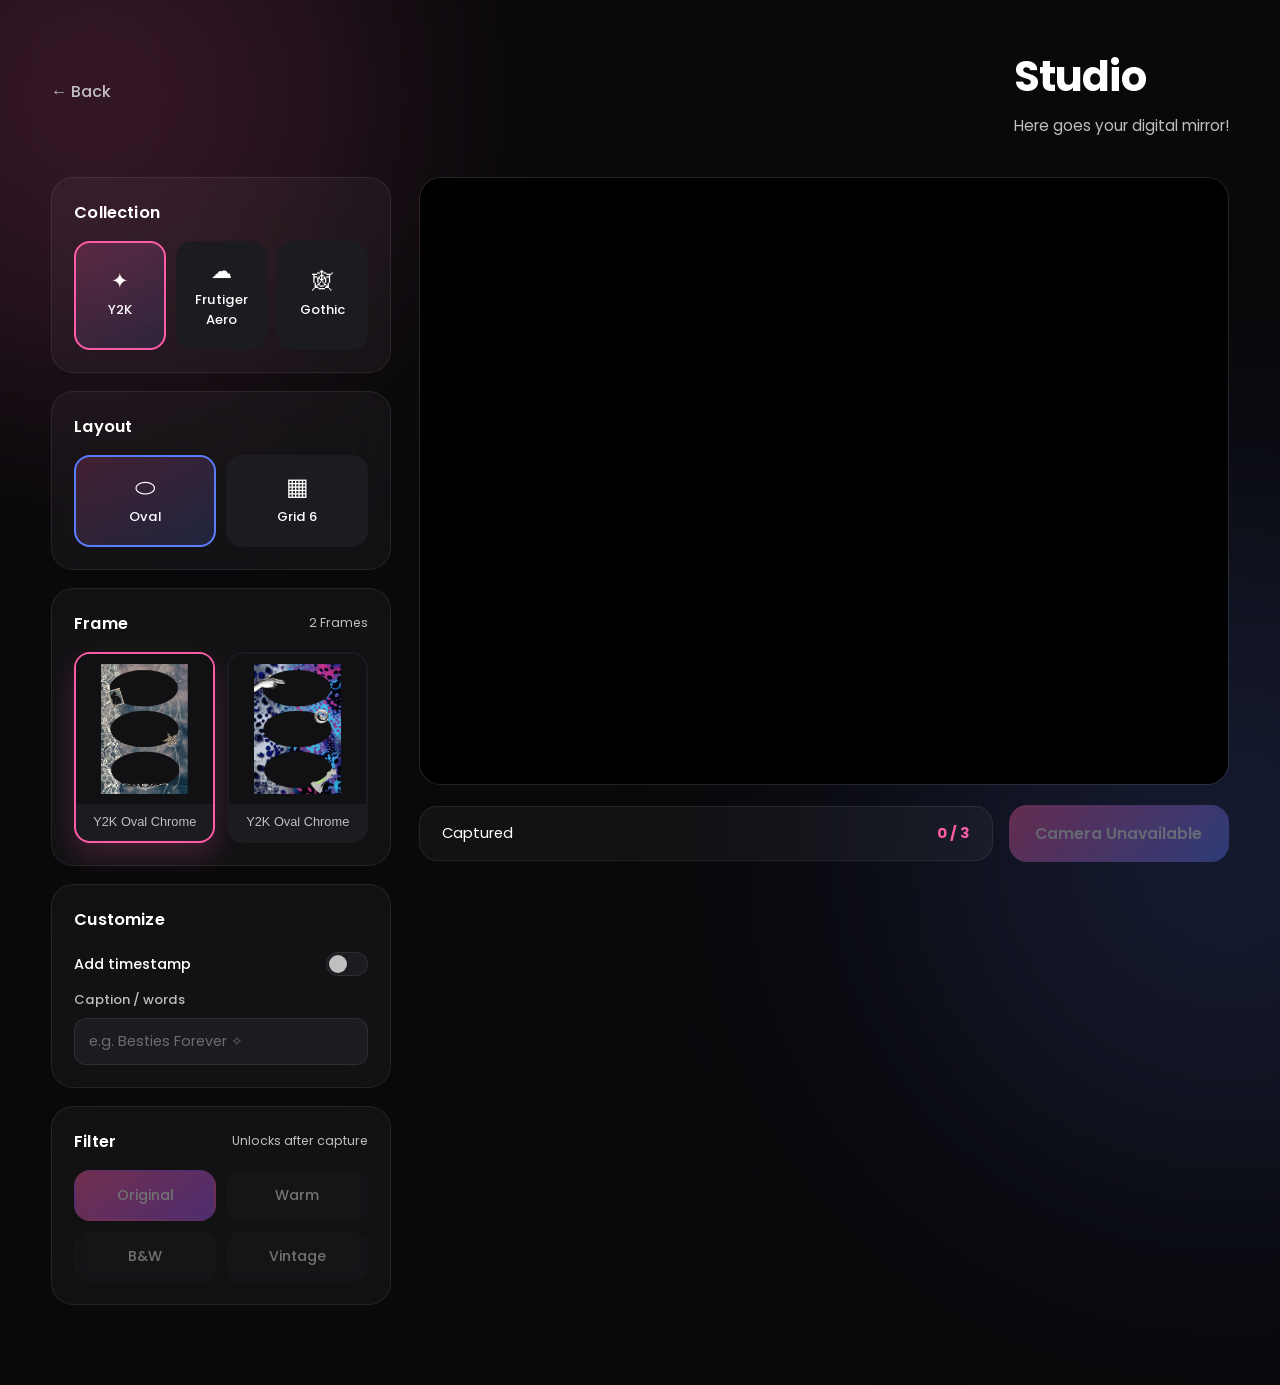
==== photobooth.html @ 49352fa3 "Initial commit" ====
<!DOCTYPE html>
<html lang="en">
<head>
    <meta charset="UTF-8">
    <meta name="viewport" content="width=device-width, initial-scale=1.0">
    <title>SeeMe! Studio</title>
    <link rel="stylesheet" href="photobooth.css">
    <link href="https://fonts.googleapis.com/css2?family=Poppins:wght@300;400;500;600;700;800&display=swap" rel="stylesheet">
</head>
<body>

    <div class="studio">

        <!-- ================= HEADER ================= -->
        <header class="studio-header">
            <a href="index.html" class="back-btn">← Back</a>
            <div>
                <h1>Studio</h1>
                <p>Here goes your digital mirror!</p>
            </div>
        </header>

        <!-- ================= MAIN ================= -->
        <main class="studio-content">

            <!-- =============== LEFT (SIDEBAR) =============== -->
            <aside class="sidebar">

                <!-- COLLECTION -->
                <section class="panel">
                    <h2>Collection</h2>
                    <div class="collection-grid">
                        <button class="collection-card active" data-collection="y2k">
                            <span class="card-icon">✦</span>
                            <span>Y2K</span>
                        </button>
                        <button class="collection-card" data-collection="frutiger">
                            <span class="card-icon">☁</span>
                            <span>Frutiger Aero</span>
                        </button>
                        <button class="collection-card" data-collection="gothic">
                            <span class="card-icon">🕸</span>
                            <span>Gothic</span>
                        </button>
                    </div>
                </section>

                <!-- LAYOUT -->
                <section class="panel">
                    <h2>Layout</h2>
                    <div class="layout-grid">
                        <button class="layout-card active" data-layout="oval">
                            <span class="card-icon">⬭</span>
                            <span>Oval</span>
                        </button>
                        <button class="layout-card" data-layout="grid6">
                            <span class="card-icon">▦</span>
                            <span>Grid 6</span>
                        </button>
                    </div>
                </section>

                <!-- FRAME -->
                <section class="panel">
                    <div class="panel-title">
                        <h2>Frame</h2>
                        <small id="frameCount">0 Frames</small>
                    </div>
                    <div id="frameList"><!-- Generated by JS --></div>
                </section>

                <!-- CUSTOMIZE -->
                <section class="panel">
                    <h2>Customize</h2>

                    <label class="toggle-row" for="timestampToggle">
                        <span>Add timestamp</span>
                        <span class="toggle-switch">
                            <input type="checkbox" id="timestampToggle">
                            <span class="toggle-track"><span class="toggle-thumb"></span></span>
                        </span>
                    </label>

                    <div class="field-group">
                        <label for="captionInput">Caption / words</label>
                        <input
                            type="text"
                            id="captionInput"
                            maxlength="40"
                            placeholder="e.g. Besties Forever ✧">
                    </div>
                </section>

                <!-- FILTER -->
                <section class="panel">
                    <div class="panel-title">
                        <h2>Filter</h2>
                        <small id="filterHint">Unlocks after capture</small>
                    </div>
                    <div class="filter-grid">
                        <button class="filter-btn active" data-filter="none">Original</button>
                        <button class="filter-btn" data-filter="warm">Warm</button>
                        <button class="filter-btn" data-filter="bw">B&amp;W</button>
                        <button class="filter-btn" data-filter="vintage">Vintage</button>
                    </div>
                </section>

            </aside>

            <!-- =============== RIGHT (WORKSPACE) =============== -->
            <section class="workspace">

                <!-- CAMERA -->
                <div class="camera-card">
                    <video id="video" autoplay playsinline muted></video>
                    <div id="flash" class="camera-flash"></div>
                    <div id="countdown">3</div>
                </div>

                <!-- ACTION -->
                <div class="camera-action">
                    <div class="shot-counter">
                        Captured
                        <strong id="shotsCounter">0 / 0</strong>
                    </div>
                    <button id="startBtn" disabled>Start Capturing</button>
                </div>

                <!-- RESULT (hidden until a photo exists) -->
                <div class="result-card" id="resultCard" style="display:none;">
                    <div class="preview-header">
                        <h2>Result</h2>
                    </div>
                    <canvas id="photostrip"></canvas>
                    <button id="downloadBtn">Download Photo</button>
                </div>

            </section>

        </main>
    </div>

    <script src="photobooth.js"></script>
</body>
</html>
---- photobooth.css ----
/* =====================================================
   SeeMe! Studio — FINAL CSS (v2, revised)
===================================================== */

/* =========================
   RESET
========================= */
*{ margin:0; padding:0; box-sizing:border-box; }
html{ scroll-behavior:smooth; }
body{
    font-family:"Poppins",sans-serif;
    background:#09090B;
    color:#ffffff;
    overflow-x:hidden;
}

/* =========================
   COLOR SYSTEM
========================= */
:root{
    --pink:#FF5CA8;
    --pink-light:#FF9BC7;
    --blue:#5C7CFF;
    --purple:#A855F7;
    --bg:#09090B;
    --card:#141418;
    --card2:#1B1B20;
    --border:rgba(255,255,255,.08);
    --white:#ffffff;
    --gray:#bfbfbf;
    --radius:22px;
    --radius-sm:14px;
    --ease:cubic-bezier(.4,0,.2,1);
}

/* =========================
   BACKGROUND GLOW
========================= */
body::before{
    content:"";
    position:fixed;
    width:550px; height:550px;
    left:-180px; top:-180px;
    border-radius:50%;
    background:rgba(255,92,168,.18);
    filter:blur(120px);
    z-index:-2;
}
body::after{
    content:"";
    position:fixed;
    width:600px; height:600px;
    right:-250px; bottom:-250px;
    border-radius:50%;
    background:rgba(92,124,255,.18);
    filter:blur(140px);
    z-index:-2;
}

/* =========================
   MAIN CONTAINER
========================= */
.studio{
    width:min(1450px,92%);
    margin:auto;
    padding:45px 0 80px;
}

/* =========================
   HEADER
========================= */
.studio-header{
    display:flex;
    justify-content:space-between;
    align-items:center;
    margin-bottom:40px;
}
.back-btn{
    color:var(--gray);
    text-decoration:none;
    transition:.3s var(--ease);
    font-weight:500;
}
.back-btn:hover{ color:var(--pink); }
.studio-header h1{ font-size:2.6rem; margin-bottom:6px; letter-spacing:-.02em; }
.studio-header p{ color:var(--gray); font-size:.95rem; }

/* =========================
   CONTENT GRID
========================= */
.studio-content{
    display:grid;
    grid-template-columns:340px 1fr;
    align-items:start;
    gap:28px;
}

/* =========================
   SIDEBAR
========================= */
.sidebar{
    display:flex;
    flex-direction:column;
    gap:18px;
    position:sticky;
    top:24px;
}

/* =========================
   PANEL
========================= */
.panel{
    background:rgba(255,255,255,.04);
    border:1px solid var(--border);
    backdrop-filter:blur(22px);
    border-radius:var(--radius);
    padding:22px;
    transition:.3s var(--ease);
}
.panel:hover{
    border-color:rgba(255,255,255,.12);
}
.panel h2{
    font-size:1.02rem;
    font-weight:600;
    margin-bottom:16px;
    letter-spacing:.01em;
}
.panel-title{
    display:flex;
    justify-content:space-between;
    align-items:center;
    margin-bottom:16px;
}
.panel-title h2{ margin-bottom:0; }
.panel-title small{ color:var(--gray); font-size:.78rem; }

/* =====================================================
   COLLECTION
===================================================== */
.collection-grid{
    display:grid;
    grid-template-columns:repeat(3,1fr);
    gap:10px;
}
.collection-card,
.layout-card,
.filter-btn{
    border:2px solid transparent;
    background:var(--card2);
    color:white;
    border-radius:16px;
    cursor:pointer;
    font-family:inherit;
    transition:.25s var(--ease);
}
.collection-card{
    padding:18px 8px;
    display:flex;
    flex-direction:column;
    align-items:center;
    justify-content:center;
    gap:8px;
}
.card-icon{ font-size:1.3rem; line-height:1; }
.collection-card span:last-child,
.layout-card span:last-child{
    font-size:.82rem;
    font-weight:500;
    text-align:center;
}
.collection-card:hover{
    transform:translateY(-4px);
    border-color:rgba(255,92,168,.5);
    box-shadow:0 12px 28px rgba(255,92,168,.15);
}
.collection-card.active{
    background:linear-gradient(145deg, rgba(255,92,168,.2), rgba(92,124,255,.12));
    border-color:var(--pink);
}

/* =====================================================
   LAYOUT
===================================================== */
.layout-grid{
    display:grid;
    grid-template-columns:repeat(2,1fr);
    gap:10px;
}
.layout-card{
    padding:18px;
    display:flex;
    flex-direction:column;
    align-items:center;
    justify-content:center;
    gap:8px;
}
.layout-card .card-icon{ font-size:1.5rem; }
.layout-card:hover{
    transform:translateY(-4px);
    border-color:rgba(92,124,255,.45);
}
.layout-card.active{
    background:linear-gradient(145deg, rgba(255,92,168,.18), rgba(92,124,255,.18));
    border-color:var(--blue);
}

/* =====================================================
   FRAME LIST
===================================================== */
#frameList{
    display:grid;
    grid-template-columns:repeat(2,1fr);
    gap:12px;
}
.frame-card{
    background:var(--card2);
    border-radius:16px;
    overflow:hidden;
    cursor:pointer;
    transition:.25s var(--ease);
    border:2px solid transparent;
}
.frame-card:hover{ transform:translateY(-4px); }
.frame-card.active{
    border-color:var(--pink);
    box-shadow:0 12px 28px rgba(255,92,168,.2);
}
.frame-card img{
    width:100%;
    height:150px;
    object-fit:contain;
    display:block;
    padding:10px;
    background:#111114;
}
.frame-name{
    text-align:center;
    padding:10px 8px 12px;
    font-size:.8rem;
    font-weight:500;
    color:var(--gray);
}

/* =====================================================
   CUSTOMIZE PANEL
===================================================== */
.toggle-row{
    display:flex;
    align-items:center;
    justify-content:space-between;
    cursor:pointer;
    padding:4px 0 14px;
    font-size:.9rem;
    font-weight:500;
    color:var(--white);
}
.toggle-switch{ position:relative; display:inline-flex; }
.toggle-switch input{
    position:absolute;
    opacity:0;
    width:1px; height:1px;
}
.toggle-track{
    width:42px;
    height:24px;
    background:var(--card2);
    border:1px solid var(--border);
    border-radius:999px;
    display:flex;
    align-items:center;
    padding:2px;
    transition:.25s var(--ease);
}
.toggle-thumb{
    width:18px;
    height:18px;
    border-radius:50%;
    background:var(--gray);
    transition:.25s var(--ease);
}
.toggle-switch input:checked + .toggle-track{
    background:linear-gradient(135deg, var(--pink), var(--purple));
    border-color:transparent;
}
.toggle-switch input:checked + .toggle-track .toggle-thumb{
    transform:translateX(18px);
    background:white;
}

.field-group{
    display:flex;
    flex-direction:column;
    gap:8px;
}
.field-group label{
    font-size:.82rem;
    color:var(--gray);
    font-weight:500;
}
.field-group input[type="text"]{
    width:100%;
    background:var(--card2);
    border:1px solid var(--border);
    border-radius:12px;
    padding:12px 14px;
    color:white;
    font-family:inherit;
    font-size:.9rem;
    outline:none;
    transition:.25s var(--ease);
}
.field-group input[type="text"]::placeholder{ color:#6b6b70; }
.field-group input[type="text"]:focus{
    border-color:var(--pink);
    box-shadow:0 0 0 3px rgba(255,92,168,.15);
}

/* =====================================================
   FILTER
===================================================== */
.filter-grid{
    display:grid;
    grid-template-columns:repeat(2,1fr);
    gap:10px;
}
.filter-btn{
    padding:13px;
    font-weight:500;
    font-size:.88rem;
}
.filter-btn:hover{ border-color:var(--pink); }
.filter-btn.active{
    background:linear-gradient(145deg, var(--pink), var(--purple));
    border-color:transparent;
}
.filter-btn.locked{ opacity:.4; cursor:not-allowed; }

/* =====================================================
   WORKSPACE
===================================================== */
.workspace{
    display:flex;
    flex-direction:column;
    gap:20px;
}

/* =====================================================
   CAMERA
===================================================== */
.camera-card{
    position:relative;
    background:rgba(255,255,255,.04);
    border:1px solid var(--border);
    border-radius:var(--radius);
    overflow:hidden;
    backdrop-filter:blur(20px);
}
#video{
    width:100%;
    aspect-ratio:4/3;
    display:block;
    object-fit:cover;
    background:#000;
}
#countdown{
    position:absolute;
    inset:0;
    display:none;
    justify-content:center;
    align-items:center;
    font-size:7rem;
    font-weight:700;
    color:white;
    text-shadow:0 0 25px rgba(0,0,0,.8);
    background:rgba(0,0,0,.25);
    z-index:4;
}

/* FLASH */
.camera-flash{
    position:absolute;
    inset:0;
    background:#ffffff;
    opacity:0;
    pointer-events:none;
    z-index:6;
}
@keyframes flashPulse{
    0%{ opacity:.95; }
    100%{ opacity:0; }
}
.camera-flash.flash-pulse{
    animation:flashPulse .42s ease-out;
}

/* =====================================================
   ACTION BAR
===================================================== */
.camera-action{
    display:flex;
    justify-content:space-between;
    align-items:center;
    gap:16px;
}
.shot-counter{
    flex:1;
    background:rgba(255,255,255,.04);
    border:1px solid var(--border);
    border-radius:18px;
    padding:16px 22px;
    display:flex;
    justify-content:space-between;
    align-items:center;
    font-size:.92rem;
}
.shot-counter strong{ color:var(--pink); }
#startBtn{
    min-width:220px;
    border:none;
    border-radius:18px;
    padding:17px 26px;
    font-size:.98rem;
    font-weight:600;
    cursor:pointer;
    color:white;
    font-family:inherit;
    background:linear-gradient(135deg, var(--pink), var(--blue));
    transition:.25s var(--ease);
}
#startBtn:hover:not(:disabled){
    transform:translateY(-3px);
    box-shadow:0 15px 35px rgba(255,92,168,.25);
}
#startBtn:disabled{ cursor:not-allowed; opacity:.35; }

/* =====================================================
   RESULT
===================================================== */
.result-card{
    background:rgba(255,255,255,.04);
    border:1px solid var(--border);
    border-radius:var(--radius);
    padding:24px;
    animation:fadeUp .4s var(--ease);
}
.preview-header{
    display:flex;
    justify-content:space-between;
    align-items:center;
    margin-bottom:18px;
}
.preview-header h2{ font-size:1.05rem; font-weight:600; }
#photostrip{
    width:100%;
    max-width:400px;
    margin:auto;
    display:block;
    background:white;
    border-radius:18px;
    box-shadow:0 20px 50px rgba(0,0,0,.35);
}
#downloadBtn{
    display:block;
    margin:24px auto 0;
    border:none;
    border-radius:18px;
    padding:15px 34px;
    cursor:pointer;
    color:white;
    font-weight:600;
    font-family:inherit;
    background:linear-gradient(135deg, var(--pink), var(--purple));
    transition:.25s var(--ease);
}
#downloadBtn:hover{
    transform:translateY(-3px);
    box-shadow:0 15px 35px rgba(255,92,168,.25);
}
#downloadBtn:disabled{ opacity:.35; cursor:not-allowed; transform:none; box-shadow:none; }

/* =====================================================
   SCROLLBAR
===================================================== */
::-webkit-scrollbar{ width:8px; }
::-webkit-scrollbar-track{ background:#0e0e11; }
::-webkit-scrollbar-thumb{
    background:linear-gradient(var(--pink), var(--blue));
    border-radius:20px;
}

/* =====================================================
   ANIMATIONS
===================================================== */
@keyframes fadeUp{
    from{ opacity:0; transform:translateY(16px); }
    to{ opacity:1; transform:translateY(0); }
}
.panel,
.camera-card{
    animation:fadeUp .4s var(--ease);
}

/* =====================================================
   RESPONSIVE — TABLET
===================================================== */
@media(max-width:1200px){
    .studio-content{ grid-template-columns:1fr; }
    .sidebar{ order:2; position:static; }
    .workspace{ order:1; }
    .collection-grid{ grid-template-columns:repeat(3,1fr); }
    .layout-grid{ grid-template-columns:repeat(2,1fr); }
    #frameList{ grid-template-columns:repeat(3,1fr); }
}

/* =====================================================
   RESPONSIVE — MOBILE
===================================================== */
@media(max-width:768px){
    .studio{ width:94%; padding:28px 0 56px; }
    .studio-header{ flex-direction:column; align-items:flex-start; gap:16px; }
    .studio-header h1{ font-size:1.9rem; }
    .collection-grid{ grid-template-columns:1fr 1fr 1fr; }
    #frameList{ grid-template-columns:1fr 1fr; }
    .filter-grid{ grid-template-columns:1fr 1fr; }
    .camera-action{ flex-direction:column; }
    #startBtn{ width:100%; min-width:unset; }
    .shot-counter{ width:100%; }
    #photostrip{ max-width:100%; }
}

/* =====================================================
   EXTRA LARGE
===================================================== */
@media(min-width:1700px){
    .studio{ max-width:1600px; }
}

/* =====================================================
   FINISH
===================================================== */
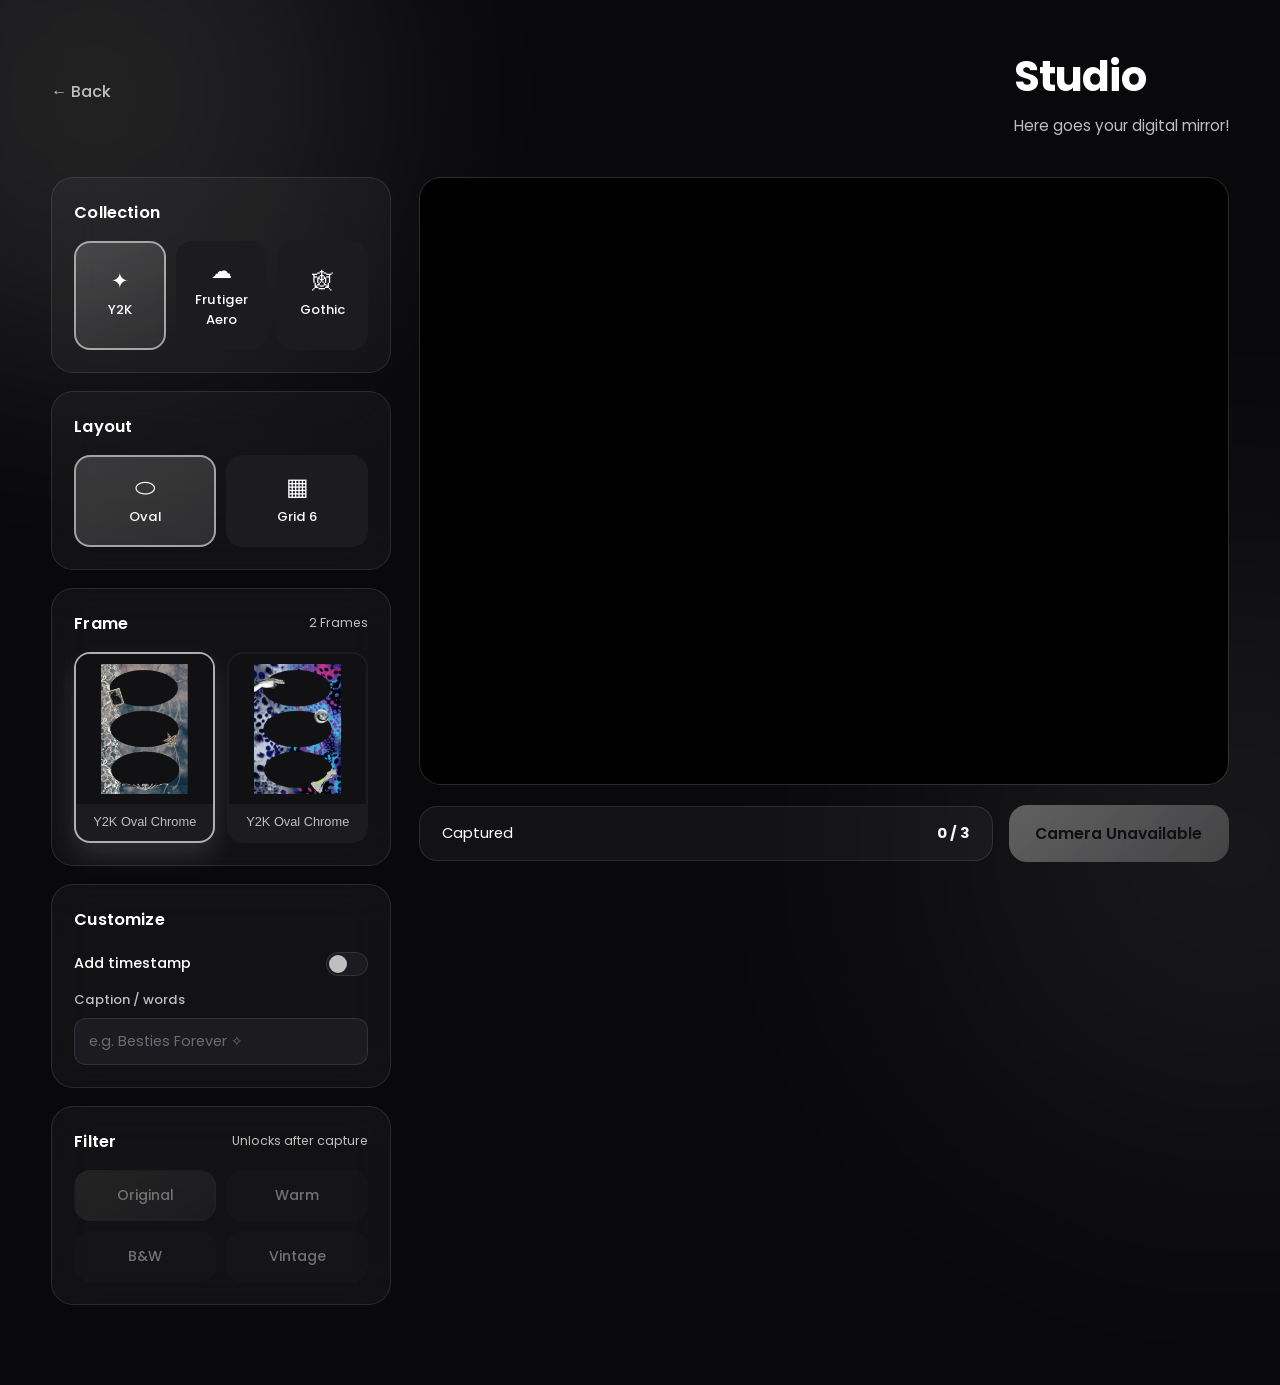
==== commit 0962be40: "ubah warna" ====
--- a/photobooth.html
+++ b/photobooth.html
@@ -4,7 +4,8 @@
     <meta charset="UTF-8">
     <meta name="viewport" content="width=device-width, initial-scale=1.0">
     <title>SeeMe! Studio</title>
-    <link rel="stylesheet" href="photobooth.css">
+    <link rel="stylesheet" href="photobooth_fixed.css">
+
     <link href="https://fonts.googleapis.com/css2?family=Poppins:wght@300;400;500;600;700;800&display=swap" rel="stylesheet">
 </head>
 <body>
--- a/photobooth_fixed.css
+++ b/photobooth_fixed.css
@@ -0,0 +1,532 @@
+/* =====================================================
+   SeeMe! Studio — gothic monochrome (black/white)
+===================================================== */
+
+/* =========================
+   RESET
+========================= */
+*{ margin:0; padding:0; box-sizing:border-box; }
+html{ scroll-behavior:smooth; }
+body{
+    font-family:"Poppins",sans-serif;
+    background:#09090B;
+    color:#ffffff;
+    overflow-x:hidden;
+}
+
+/* =========================
+   COLOR SYSTEM (monochrome)
+========================= */
+:root{
+    --accent:#F5F5F7;
+    --bg:#09090B;
+
+    --card:#141418;
+    --card2:#1B1B20;
+
+    --border:rgba(255,255,255,.10);
+    --white:#ffffff;
+    --gray:#bfbfbf;
+
+    --radius:22px;
+    --radius-sm:14px;
+    --ease:cubic-bezier(.4,0,.2,1);
+
+    /* backward compat */
+    --pink:var(--accent);
+    --purple:var(--accent);
+    --blue:var(--accent);
+}
+
+/* =========================
+   BACKGROUND GLOW
+========================= */
+body::before{
+    content:"";
+    position:fixed;
+    width:550px; height:550px;
+    left:-180px; top:-180px;
+    border-radius:50%;
+    background:rgba(255,255,255,.10);
+    filter:blur(120px);
+    z-index:-2;
+}
+body::after{
+    content:"";
+    position:fixed;
+    width:600px; height:600px;
+    right:-250px; bottom:-250px;
+    border-radius:50%;
+    background:rgba(255,255,255,.07);
+    filter:blur(140px);
+    z-index:-2;
+}
+
+/* =========================
+   MAIN CONTAINER
+========================= */
+.studio{
+    width:min(1450px,92%);
+    margin:auto;
+    padding:45px 0 80px;
+}
+
+/* =========================
+   HEADER
+========================= */
+.studio-header{
+    display:flex;
+    justify-content:space-between;
+    align-items:center;
+    margin-bottom:40px;
+}
+.back-btn{
+    color:var(--gray);
+    text-decoration:none;
+    transition:.3s var(--ease);
+    font-weight:500;
+}
+.back-btn:hover{ color:var(--accent); }
+.studio-header h1{ font-size:2.6rem; margin-bottom:6px; letter-spacing:-.02em; }
+.studio-header p{ color:var(--gray); font-size:.95rem; }
+
+/* =========================
+   CONTENT GRID
+========================= */
+.studio-content{
+    display:grid;
+    grid-template-columns:340px 1fr;
+    align-items:start;
+    gap:28px;
+}
+
+/* =========================
+   SIDEBAR
+========================= */
+.sidebar{
+    display:flex;
+    flex-direction:column;
+    gap:18px;
+    position:sticky;
+    top:24px;
+}
+
+/* =========================
+   PANEL
+========================= */
+.panel{
+    background:rgba(255,255,255,.04);
+    border:1px solid var(--border);
+    backdrop-filter:blur(22px);
+    border-radius:var(--radius);
+    padding:22px;
+    transition:.3s var(--ease);
+}
+.panel:hover{ border-color:rgba(255,255,255,.14); }
+.panel h2{
+    font-size:1.02rem;
+    font-weight:600;
+    margin-bottom:16px;
+    letter-spacing:.01em;
+}
+.panel-title{
+    display:flex;
+    justify-content:space-between;
+    align-items:center;
+    margin-bottom:16px;
+}
+.panel-title h2{ margin-bottom:0; }
+.panel-title small{ color:var(--gray); font-size:.78rem; }
+
+/* =====================================================
+   COLLECTION
+===================================================== */
+.collection-grid{
+    display:grid;
+    grid-template-columns:repeat(3,1fr);
+    gap:10px;
+}
+.collection-card,
+.layout-card,
+.filter-btn{
+    border:2px solid transparent;
+    background:var(--card2);
+    color:white;
+    border-radius:16px;
+    cursor:pointer;
+    font-family:inherit;
+    transition:.25s var(--ease);
+}
+.collection-card{
+    padding:18px 8px;
+    display:flex;
+    flex-direction:column;
+    align-items:center;
+    justify-content:center;
+    gap:8px;
+}
+.card-icon{ font-size:1.3rem; line-height:1; }
+.collection-card span:last-child,
+.layout-card span:last-child{
+    font-size:.82rem;
+    font-weight:500;
+    text-align:center;
+}
+.collection-card:hover{
+    transform:translateY(-4px);
+    border-color:rgba(255,255,255,.35);
+    box-shadow:0 12px 28px rgba(255,255,255,.12);
+}
+.collection-card.active{
+    background:linear-gradient(145deg, rgba(255,255,255,.16), rgba(255,255,255,.08));
+    border-color:rgba(255,255,255,.55);
+}
+
+/* =====================================================
+   LAYOUT
+===================================================== */
+.layout-grid{
+    display:grid;
+    grid-template-columns:repeat(2,1fr);
+    gap:10px;
+}
+.layout-card{
+    padding:18px;
+    display:flex;
+    flex-direction:column;
+    align-items:center;
+    justify-content:center;
+    gap:8px;
+}
+.layout-card .card-icon{ font-size:1.5rem; }
+.layout-card:hover{
+    transform:translateY(-4px);
+    border-color:rgba(255,255,255,.35);
+}
+.layout-card.active{
+    background:linear-gradient(145deg, rgba(255,255,255,.16), rgba(255,255,255,.12));
+    border-color:rgba(255,255,255,.55);
+}
+
+/* =====================================================
+   FRAME LIST
+===================================================== */
+#frameList{
+    display:grid;
+    grid-template-columns:repeat(2,1fr);
+    gap:12px;
+}
+.frame-card{
+    background:var(--card2);
+    border-radius:16px;
+    overflow:hidden;
+    cursor:pointer;
+    transition:.25s var(--ease);
+    border:2px solid transparent;
+}
+.frame-card:hover{ transform:translateY(-4px); }
+.frame-card.active{
+    border-color:rgba(255,255,255,.65);
+    box-shadow:0 12px 28px rgba(255,255,255,.12);
+}
+.frame-card img{
+    width:100%;
+    height:150px;
+    object-fit:contain;
+    display:block;
+    padding:10px;
+    background:#111114;
+}
+.frame-name{
+    text-align:center;
+    padding:10px 8px 12px;
+    font-size:.8rem;
+    font-weight:500;
+    color:var(--gray);
+}
+
+/* =====================================================
+   CUSTOMIZE PANEL
+===================================================== */
+.toggle-row{
+    display:flex;
+    align-items:center;
+    justify-content:space-between;
+    cursor:pointer;
+    padding:4px 0 14px;
+    font-size:.9rem;
+    font-weight:500;
+    color:var(--white);
+}
+.toggle-switch{ position:relative; display:inline-flex; }
+.toggle-switch input{
+    position:absolute;
+    opacity:0;
+    width:1px; height:1px;
+}
+.toggle-track{
+    width:42px;
+    height:24px;
+    background:var(--card2);
+    border:1px solid var(--border);
+    border-radius:999px;
+    display:flex;
+    align-items:center;
+    padding:2px;
+    transition:.25s var(--ease);
+}
+.toggle-thumb{
+    width:18px;
+    height:18px;
+    border-radius:50%;
+    background:var(--gray);
+    transition:.25s var(--ease);
+}
+.toggle-switch input:checked + .toggle-track{
+    background:rgba(255,255,255,.16);
+    border-color:rgba(255,255,255,.25);
+}
+.toggle-switch input:checked + .toggle-track .toggle-thumb{
+    transform:translateX(18px);
+    background:white;
+}
+
+.field-group{
+    display:flex;
+    flex-direction:column;
+    gap:8px;
+}
+.field-group label{
+    font-size:.82rem;
+    color:var(--gray);
+    font-weight:500;
+}
+.field-group input[type="text"]{
+    width:100%;
+    background:var(--card2);
+    border:1px solid var(--border);
+    border-radius:12px;
+    padding:12px 14px;
+    color:white;
+    font-family:inherit;
+    font-size:.9rem;
+    outline:none;
+    transition:.25s var(--ease);
+}
+.field-group input[type="text"]::placeholder{ color:#6b6b70; }
+.field-group input[type="text"]:focus{
+    border-color:rgba(255,255,255,.45);
+    box-shadow:0 0 0 3px rgba(255,255,255,.12);
+}
+
+/* =====================================================
+   FILTER
+===================================================== */
+.filter-grid{
+    display:grid;
+    grid-template-columns:repeat(2,1fr);
+    gap:10px;
+}
+.filter-btn{
+    padding:13px;
+    font-weight:500;
+    font-size:.88rem;
+}
+.filter-btn:hover{ border-color:rgba(255,255,255,.35); }
+.filter-btn.active{
+    background:linear-gradient(145deg, rgba(255,255,255,.18), rgba(255,255,255,.10));
+    border-color:transparent;
+}
+.filter-btn.locked{ opacity:.4; cursor:not-allowed; }
+
+/* =====================================================
+   WORKSPACE
+===================================================== */
+.workspace{ display:flex; flex-direction:column; gap:20px; }
+
+/* =====================================================
+   CAMERA
+===================================================== */
+.camera-card{
+    position:relative;
+    background:rgba(255,255,255,.04);
+    border:1px solid var(--border);
+    border-radius:var(--radius);
+    overflow:hidden;
+    backdrop-filter:blur(20px);
+}
+#video{
+    width:100%;
+    aspect-ratio:4/3;
+    display:block;
+    object-fit:cover;
+    background:#000;
+}
+#countdown{
+    position:absolute;
+    inset:0;
+    display:none;
+    justify-content:center;
+    align-items:center;
+    font-size:7rem;
+    font-weight:700;
+    color:#fff;
+    text-shadow:0 0 25px rgba(0,0,0,.8);
+    background:rgba(0,0,0,.25);
+    z-index:4;
+}
+
+/* FLASH */
+.camera-flash{
+    position:absolute;
+    inset:0;
+    background:#ffffff;
+    opacity:0;
+    pointer-events:none;
+    z-index:6;
+}
+@keyframes flashPulse{
+    0%{ opacity:.95; }
+    100%{ opacity:0; }
+}
+.camera-flash.flash-pulse{ animation:flashPulse .42s ease-out; }
+
+/* =====================================================
+   ACTION BAR
+===================================================== */
+.camera-action{
+    display:flex;
+    justify-content:space-between;
+    align-items:center;
+    gap:16px;
+}
+.shot-counter{
+    flex:1;
+    background:rgba(255,255,255,.04);
+    border:1px solid var(--border);
+    border-radius:18px;
+    padding:16px 22px;
+    display:flex;
+    justify-content:space-between;
+    align-items:center;
+    font-size:.92rem;
+}
+.shot-counter strong{ color:var(--accent); }
+
+#startBtn{
+    min-width:220px;
+    border:none;
+    border-radius:18px;
+    padding:17px 26px;
+    font-size:.98rem;
+    font-weight:600;
+    cursor:pointer;
+    color:#0A0A0D;
+    font-family:inherit;
+    background:linear-gradient(135deg, rgba(255,255,255,.95), rgba(255,255,255,.55));
+    transition:.25s var(--ease);
+}
+#startBtn:hover:not(:disabled){
+    transform:translateY(-3px);
+    box-shadow:0 15px 35px rgba(255,255,255,.15);
+}
+#startBtn:disabled{ cursor:not-allowed; opacity:.35; }
+
+/* =====================================================
+   RESULT
+===================================================== */
+.result-card{
+    background:rgba(255,255,255,.04);
+    border:1px solid var(--border);
+    border-radius:var(--radius);
+    padding:24px;
+    animation:fadeUp .4s var(--ease);
+}
+.preview-header{
+    display:flex;
+    justify-content:space-between;
+    align-items:center;
+    margin-bottom:18px;
+}
+.preview-header h2{ font-size:1.05rem; font-weight:600; }
+#photostrip{
+    width:100%;
+    max-width:400px;
+    margin:auto;
+    display:block;
+    background:white;
+    border-radius:18px;
+    box-shadow:0 20px 50px rgba(0,0,0,.35);
+}
+
+#downloadBtn{
+    display:block;
+    margin:24px auto 0;
+    border:none;
+    border-radius:18px;
+    padding:15px 34px;
+    cursor:pointer;
+    color:#0A0A0D;
+    font-weight:600;
+    font-family:inherit;
+    background:linear-gradient(135deg, rgba(255,255,255,.95), rgba(255,255,255,.55));
+    transition:.25s var(--ease);
+}
+#downloadBtn:hover{
+    transform:translateY(-3px);
+    box-shadow:0 15px 35px rgba(255,255,255,.15);
+}
+#downloadBtn:disabled{ opacity:.35; cursor:not-allowed; transform:none; box-shadow:none; }
+
+/* =====================================================
+   SCROLLBAR
+===================================================== */
+::-webkit-scrollbar{ width:8px; }
+::-webkit-scrollbar-track{ background:#0e0e11; }
+::-webkit-scrollbar-thumb{
+    background:linear-gradient(rgba(255,255,255,.65), rgba(255,255,255,.25));
+    border-radius:20px;
+}
+
+/* =====================================================
+   ANIMATIONS
+===================================================== */
+@keyframes fadeUp{
+    from{ opacity:0; transform:translateY(16px); }
+    to{ opacity:1; transform:translateY(0); }
+}
+.panel,
+.camera-card{ animation:fadeUp .4s var(--ease); }
+
+/* =====================================================
+   RESPONSIVE — TABLET
+===================================================== */
+@media(max-width:1200px){
+    .studio-content{ grid-template-columns:1fr; }
+    .sidebar{ order:2; position:static; }
+    .workspace{ order:1; }
+    .collection-grid{ grid-template-columns:repeat(3,1fr); }
+    .layout-grid{ grid-template-columns:repeat(2,1fr); }
+    #frameList{ grid-template-columns:repeat(3,1fr); }
+}
+
+/* =====================================================
+   RESPONSIVE — MOBILE
+===================================================== */
+@media(max-width:768px){
+    .studio{ width:94%; padding:28px 0 56px; }
+    .studio-header{ flex-direction:column; align-items:flex-start; gap:16px; }
+    .studio-header h1{ font-size:1.9rem; }
+    .collection-grid{ grid-template-columns:1fr 1fr 1fr; }
+    #frameList{ grid-template-columns:1fr 1fr; }
+    .filter-grid{ grid-template-columns:1fr 1fr; }
+    .camera-action{ flex-direction:column; }
+    #startBtn{ width:100%; min-width:unset; }
+    .shot-counter{ width:100%; }
+    #photostrip{ max-width:100%; }
+}
+
+@media(min-width:1700px){
+    .studio{ max-width:1600px; }
+}
+
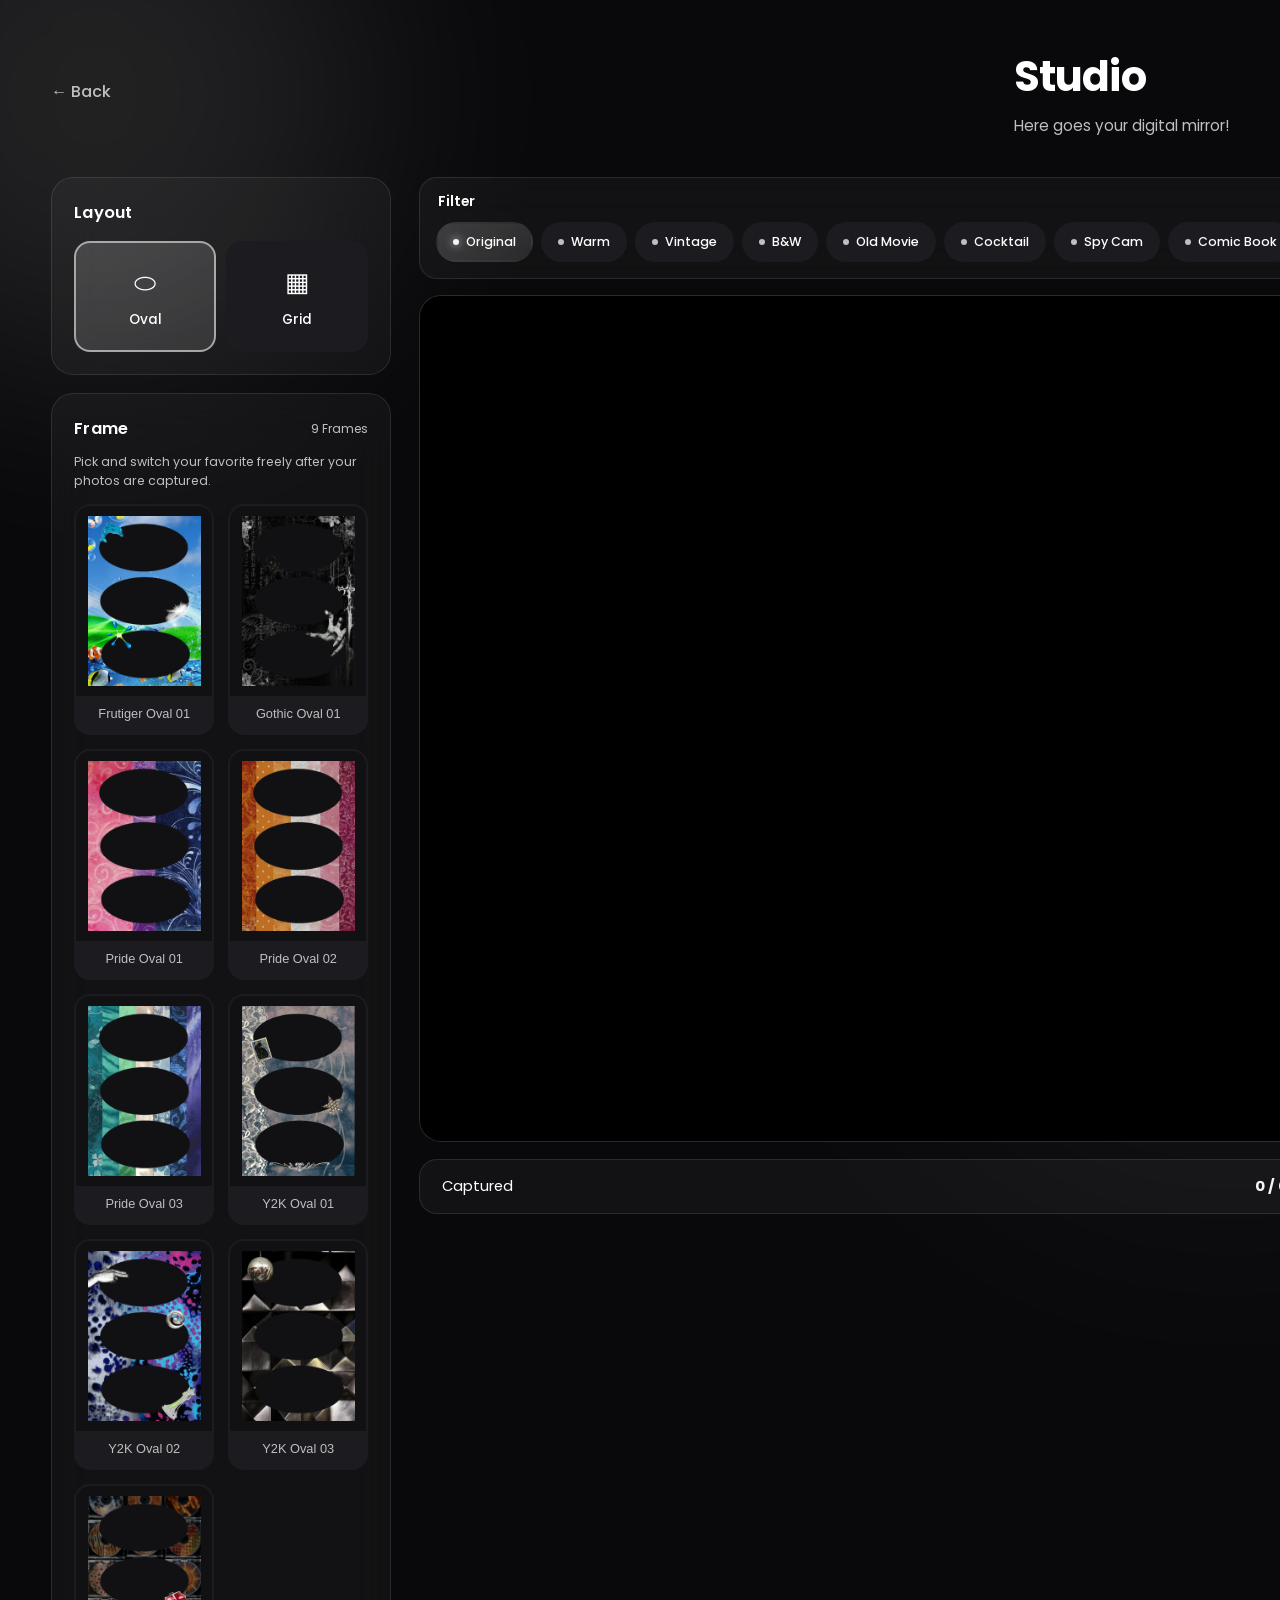
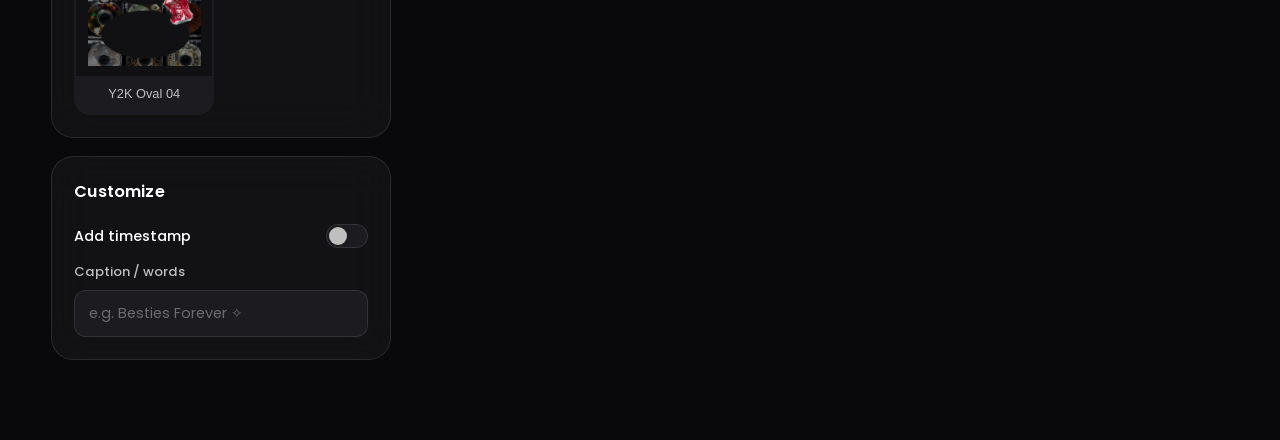
==== commit ab0eca7b: "filter, oval grid, dll" ====
--- a/photobooth.html
+++ b/photobooth.html
@@ -27,25 +27,6 @@
             <!-- =============== LEFT (SIDEBAR) =============== -->
             <aside class="sidebar">
 
-                <!-- COLLECTION -->
-                <section class="panel">
-                    <h2>Collection</h2>
-                    <div class="collection-grid">
-                        <button class="collection-card active" data-collection="y2k">
-                            <span class="card-icon">✦</span>
-                            <span>Y2K</span>
-                        </button>
-                        <button class="collection-card" data-collection="frutiger">
-                            <span class="card-icon">☁</span>
-                            <span>Frutiger Aero</span>
-                        </button>
-                        <button class="collection-card" data-collection="gothic">
-                            <span class="card-icon">🕸</span>
-                            <span>Gothic</span>
-                        </button>
-                    </div>
-                </section>
-
                 <!-- LAYOUT -->
                 <section class="panel">
                     <h2>Layout</h2>
@@ -54,19 +35,22 @@
                             <span class="card-icon">⬭</span>
                             <span>Oval</span>
                         </button>
-                        <button class="layout-card" data-layout="grid6">
+                        <button class="layout-card" data-layout="grid">
                             <span class="card-icon">▦</span>
-                            <span>Grid 6</span>
+                            <span>Grid</span>
                         </button>
                     </div>
                 </section>
 
                 <!-- FRAME -->
-                <section class="panel">
+                <section class="panel panel-frame">
                     <div class="panel-title">
                         <h2>Frame</h2>
                         <small id="frameCount">0 Frames</small>
                     </div>
+                    <p class="hint-text">
+                        Pick and switch your favorite freely after your photos are captured.
+                    </p>
                     <div id="frameList"><!-- Generated by JS --></div>
                 </section>
 
@@ -92,28 +76,55 @@
                     </div>
                 </section>
 
-                <!-- FILTER -->
-                <section class="panel">
-                    <div class="panel-title">
-                        <h2>Filter</h2>
-                        <small id="filterHint">Unlocks after capture</small>
-                    </div>
-                    <div class="filter-grid">
-                        <button class="filter-btn active" data-filter="none">Original</button>
-                        <button class="filter-btn" data-filter="warm">Warm</button>
-                        <button class="filter-btn" data-filter="bw">B&amp;W</button>
-                        <button class="filter-btn" data-filter="vintage">Vintage</button>
-                    </div>
-                </section>
-
             </aside>
 
             <!-- =============== RIGHT (WORKSPACE) =============== -->
             <section class="workspace">
 
+                <!-- LIVE FILTER (compact strip, sits above the camera) -->
+                <div class="filter-bar">
+                    <div class="filter-bar-header">
+                        <span>Filter</span>
+                        <small id="filterHint">Original · live</small>
+                    </div>
+                    <div class="filter-strip" id="filterList">
+                        <button class="filter-chip active" data-filter="none">
+                            <span class="chip-dot"></span><span>Original</span>
+                        </button>
+                        <button class="filter-chip" data-filter="warm">
+                            <span class="chip-dot"></span><span>Warm</span>
+                        </button>
+                        <button class="filter-chip" data-filter="vintage">
+                            <span class="chip-dot"></span><span>Vintage</span>
+                        </button>
+                        <button class="filter-chip" data-filter="bw">
+                            <span class="chip-dot"></span><span>B&amp;W</span>
+                        </button>
+                        <button class="filter-chip" data-filter="oldmovie">
+                            <span class="chip-dot"></span><span>Old Movie</span>
+                        </button>
+                        <button class="filter-chip" data-filter="cocktail">
+                            <span class="chip-dot"></span><span>Cocktail</span>
+                        </button>
+                        <button class="filter-chip" data-filter="spycam">
+                            <span class="chip-dot"></span><span>Spy Cam</span>
+                        </button>
+                        <button class="filter-chip" data-filter="comicbook">
+                            <span class="chip-dot"></span><span>Comic Book</span>
+                        </button>
+                        <button class="filter-chip" data-filter="thermal">
+                            <span class="chip-dot"></span><span>Thermal</span>
+                        </button>
+                        <button class="filter-chip" data-filter="traditional">
+                            <span class="chip-dot"></span><span>Traditional</span>
+                        </button>
+                    </div>
+                </div>
+
                 <!-- CAMERA -->
                 <div class="camera-card">
-                    <video id="video" autoplay playsinline muted></video>
+                    <canvas id="livePreview"></canvas>
+                    <video id="video" autoplay playsinline muted class="sr-only-video"></video>
                     <div id="flash" class="camera-flash"></div>
                     <div id="countdown">3</div>
                 </div>
--- a/photobooth_fixed.css
+++ b/photobooth_fixed.css
@@ -1,5 +1,6 @@
 /* =====================================================
    SeeMe! Studio — gothic monochrome (black/white)
+   v3 — compact live filter bar above camera, spacious sidebar
 ===================================================== */
 
 /* =========================
@@ -31,11 +32,6 @@
     --radius:22px;
     --radius-sm:14px;
     --ease:cubic-bezier(.4,0,.2,1);
-
-    /* backward compat */
-    --pink:var(--accent);
-    --purple:var(--accent);
-    --blue:var(--accent);
 }
 
 /* =========================
@@ -133,22 +129,26 @@
     display:flex;
     justify-content:space-between;
     align-items:center;
-    margin-bottom:16px;
+    margin-bottom:12px;
 }
 .panel-title h2{ margin-bottom:0; }
-.panel-title small{ color:var(--gray); font-size:.78rem; }
-
-/* =====================================================
-   COLLECTION
-===================================================== */
-.collection-grid{
-    display:grid;
-    grid-template-columns:repeat(3,1fr);
-    gap:10px;
-}
-.collection-card,
-.layout-card,
-.filter-btn{
+.panel-title small{ color:var(--gray); font-size:.76rem; }
+
+.hint-text{
+    font-size:.78rem;
+    color:var(--gray);
+    line-height:1.5;
+    margin-bottom:14px;
+}
+
+/* the Frame panel gets the vertical room freed up by moving filters
+   out of the sidebar, so its thumbnails can breathe more */
+.panel-frame{ flex:1; }
+
+/* =====================================================
+   SHARED OPTION-CARD STYLE (Layout cards)
+===================================================== */
+.layout-card{
     border:2px solid transparent;
     background:var(--card2);
     color:white;
@@ -157,30 +157,6 @@
     font-family:inherit;
     transition:.25s var(--ease);
 }
-.collection-card{
-    padding:18px 8px;
-    display:flex;
-    flex-direction:column;
-    align-items:center;
-    justify-content:center;
-    gap:8px;
-}
-.card-icon{ font-size:1.3rem; line-height:1; }
-.collection-card span:last-child,
-.layout-card span:last-child{
-    font-size:.82rem;
-    font-weight:500;
-    text-align:center;
-}
-.collection-card:hover{
-    transform:translateY(-4px);
-    border-color:rgba(255,255,255,.35);
-    box-shadow:0 12px 28px rgba(255,255,255,.12);
-}
-.collection-card.active{
-    background:linear-gradient(145deg, rgba(255,255,255,.16), rgba(255,255,255,.08));
-    border-color:rgba(255,255,255,.55);
-}
 
 /* =====================================================
    LAYOUT
@@ -191,14 +167,18 @@
     gap:10px;
 }
 .layout-card{
-    padding:18px;
+    padding:20px;
     display:flex;
     flex-direction:column;
     align-items:center;
     justify-content:center;
     gap:8px;
 }
-.layout-card .card-icon{ font-size:1.5rem; }
+.layout-card .card-icon{ font-size:1.6rem; }
+.layout-card span:last-child{
+    font-size:.85rem;
+    font-weight:500;
+}
 .layout-card:hover{
     transform:translateY(-4px);
     border-color:rgba(255,255,255,.35);
@@ -214,7 +194,7 @@
 #frameList{
     display:grid;
     grid-template-columns:repeat(2,1fr);
-    gap:12px;
+    gap:14px;
 }
 .frame-card{
     background:var(--card2);
@@ -223,6 +203,7 @@
     cursor:pointer;
     transition:.25s var(--ease);
     border:2px solid transparent;
+    position:relative;
 }
 .frame-card:hover{ transform:translateY(-4px); }
 .frame-card.active{
@@ -231,7 +212,7 @@
 }
 .frame-card img{
     width:100%;
-    height:150px;
+    height:190px;
     object-fit:contain;
     display:block;
     padding:10px;
@@ -243,6 +224,75 @@
     font-size:.8rem;
     font-weight:500;
     color:var(--gray);
+}
+
+/* =====================================================
+   LIVE FILTER BAR (compact, sits above the camera)
+===================================================== */
+.filter-bar{
+    background:rgba(255,255,255,.04);
+    border:1px solid var(--border);
+    backdrop-filter:blur(22px);
+    border-radius:18px;
+    padding:14px 16px 12px;
+}
+.filter-bar-header{
+    display:flex;
+    justify-content:space-between;
+    align-items:baseline;
+    margin-bottom:10px;
+    padding:0 2px;
+}
+.filter-bar-header span{
+    font-size:.86rem;
+    font-weight:600;
+}
+.filter-bar-header small{
+    color:var(--gray);
+    font-size:.72rem;
+    font-weight:500;
+}
+.filter-strip{
+    display:flex;
+    gap:8px;
+    overflow-x:auto;
+    padding-bottom:4px;
+    scrollbar-width:thin;
+}
+.filter-strip::-webkit-scrollbar{ height:5px; }
+.filter-chip{
+    flex:0 0 auto;
+    display:flex;
+    align-items:center;
+    gap:7px;
+    border:2px solid transparent;
+    background:var(--card2);
+    color:white;
+    border-radius:999px;
+    cursor:pointer;
+    font-family:inherit;
+    transition:.2s var(--ease);
+    padding:9px 15px;
+    font-size:.78rem;
+    font-weight:500;
+    white-space:nowrap;
+}
+.chip-dot{
+    width:6px;
+    height:6px;
+    border-radius:50%;
+    background:var(--gray);
+    flex-shrink:0;
+    transition:.2s var(--ease);
+}
+.filter-chip:hover{ border-color:rgba(255,255,255,.32); }
+.filter-chip.active{
+    background:linear-gradient(145deg, rgba(255,255,255,.18), rgba(255,255,255,.10));
+    border-color:transparent;
+}
+.filter-chip.active .chip-dot{
+    background:var(--accent);
+    box-shadow:0 0 8px rgba(255,255,255,.85);
 }
 
 /* =====================================================
@@ -320,32 +370,12 @@
 }
 
 /* =====================================================
-   FILTER
-===================================================== */
-.filter-grid{
-    display:grid;
-    grid-template-columns:repeat(2,1fr);
-    gap:10px;
-}
-.filter-btn{
-    padding:13px;
-    font-weight:500;
-    font-size:.88rem;
-}
-.filter-btn:hover{ border-color:rgba(255,255,255,.35); }
-.filter-btn.active{
-    background:linear-gradient(145deg, rgba(255,255,255,.18), rgba(255,255,255,.10));
-    border-color:transparent;
-}
-.filter-btn.locked{ opacity:.4; cursor:not-allowed; }
-
-/* =====================================================
    WORKSPACE
 ===================================================== */
-.workspace{ display:flex; flex-direction:column; gap:20px; }
-
-/* =====================================================
-   CAMERA
+.workspace{ display:flex; flex-direction:column; gap:16px; }
+
+/* =====================================================
+   CAMERA (live preview is a canvas now, not a raw video)
 ===================================================== */
 .camera-card{
     position:relative;
@@ -355,13 +385,25 @@
     overflow:hidden;
     backdrop-filter:blur(20px);
 }
-#video{
+#livePreview{
     width:100%;
     aspect-ratio:4/3;
     display:block;
-    object-fit:cover;
     background:#000;
 }
+
+/* the raw <video> stays in the DOM (so it keeps decoding frames for the
+   live-preview canvas and for full-resolution capture) but is never
+   shown to the user */
+.sr-only-video{
+    position:absolute;
+    width:1px;
+    height:1px;
+    overflow:hidden;
+    opacity:0;
+    pointer-events:none;
+}
+
 #countdown{
     position:absolute;
     inset:0;
@@ -496,7 +538,8 @@
     to{ opacity:1; transform:translateY(0); }
 }
 .panel,
-.camera-card{ animation:fadeUp .4s var(--ease); }
+.camera-card,
+.filter-bar{ animation:fadeUp .4s var(--ease); }
 
 /* =====================================================
    RESPONSIVE — TABLET
@@ -505,8 +548,6 @@
     .studio-content{ grid-template-columns:1fr; }
     .sidebar{ order:2; position:static; }
     .workspace{ order:1; }
-    .collection-grid{ grid-template-columns:repeat(3,1fr); }
-    .layout-grid{ grid-template-columns:repeat(2,1fr); }
     #frameList{ grid-template-columns:repeat(3,1fr); }
 }
 
@@ -517,16 +558,14 @@
     .studio{ width:94%; padding:28px 0 56px; }
     .studio-header{ flex-direction:column; align-items:flex-start; gap:16px; }
     .studio-header h1{ font-size:1.9rem; }
-    .collection-grid{ grid-template-columns:1fr 1fr 1fr; }
     #frameList{ grid-template-columns:1fr 1fr; }
-    .filter-grid{ grid-template-columns:1fr 1fr; }
     .camera-action{ flex-direction:column; }
     #startBtn{ width:100%; min-width:unset; }
     .shot-counter{ width:100%; }
     #photostrip{ max-width:100%; }
+    .filter-chip{ padding:8px 12px; font-size:.74rem; }
 }
 
 @media(min-width:1700px){
     .studio{ max-width:1600px; }
-}
-
+}
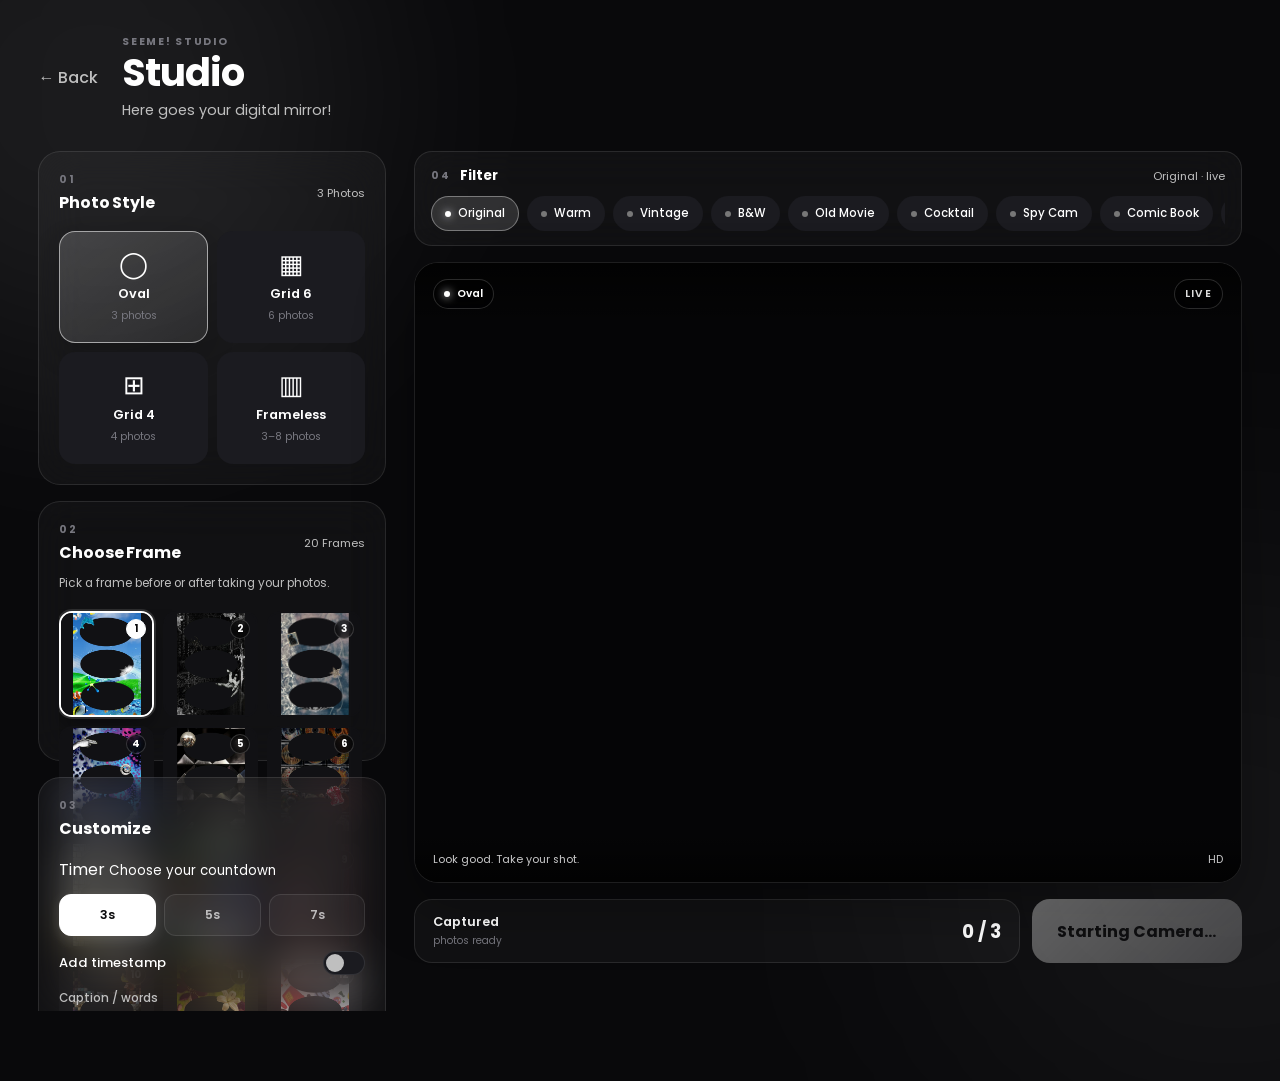
==== commit 2211df58: "add fitur, timer, frameless" ====
--- a/photobooth.html
+++ b/photobooth.html
@@ -1,157 +1,701 @@
 <!DOCTYPE html>
 <html lang="en">
+
 <head>
-    <meta charset="UTF-8">
-    <meta name="viewport" content="width=device-width, initial-scale=1.0">
-    <title>SeeMe! Studio</title>
-    <link rel="stylesheet" href="photobooth_fixed.css">
-
-    <link href="https://fonts.googleapis.com/css2?family=Poppins:wght@300;400;500;600;700;800&display=swap" rel="stylesheet">
+  <meta charset="UTF-8">
+  <meta name="viewport" content="width=device-width, initial-scale=1.0">
+  <meta name="theme-color" content="#09090B">
+
+  <title>SeeMe! Studio</title>
+
+  <link rel="stylesheet" href="photobooth_fixed.css">
+
+  <link
+    href="https://fonts.googleapis.com/css2?family=Poppins:wght@300;400;500;600;700;800&display=swap"
+    rel="stylesheet">
 </head>
+
 <body>
 
-    <div class="studio">
-
-        <!-- ================= HEADER ================= -->
-        <header class="studio-header">
-            <a href="index.html" class="back-btn">← Back</a>
+  <div class="studio">
+
+    <!-- ================= HEADER ================= -->
+
+    <header class="studio-header">
+
+      <a href="index.html" class="back-btn">
+        ← Back
+      </a>
+
+      <div class="header-copy">
+
+        <span class="eyebrow">
+          SEEME! STUDIO
+        </span>
+
+        <h1>
+          Studio
+        </h1>
+
+        <p>
+          Here goes your digital mirror!
+        </p>
+
+      </div>
+
+    </header>
+
+
+    <!-- ================= MAIN ================= -->
+
+    <main class="studio-content">
+
+
+      <!-- ================= SIDEBAR ================= -->
+
+      <aside class="sidebar">
+
+
+        <!-- ================= PHOTO STYLE ================= -->
+
+        <section class="panel">
+
+          <div class="panel-heading">
+
             <div>
-                <h1>Studio</h1>
-                <p>Here goes your digital mirror!</p>
+
+              <span class="section-kicker">
+                01
+              </span>
+
+              <h2>
+                Photo Style
+              </h2>
+
             </div>
-        </header>
-
-        <!-- ================= MAIN ================= -->
-        <main class="studio-content">
-
-            <!-- =============== LEFT (SIDEBAR) =============== -->
-            <aside class="sidebar">
-
-                <!-- LAYOUT -->
-                <section class="panel">
-                    <h2>Layout</h2>
-                    <div class="layout-grid">
-                        <button class="layout-card active" data-layout="oval">
-                            <span class="card-icon">⬭</span>
-                            <span>Oval</span>
-                        </button>
-                        <button class="layout-card" data-layout="grid">
-                            <span class="card-icon">▦</span>
-                            <span>Grid</span>
-                        </button>
-                    </div>
-                </section>
-
-                <!-- FRAME -->
-                <section class="panel panel-frame">
-                    <div class="panel-title">
-                        <h2>Frame</h2>
-                        <small id="frameCount">0 Frames</small>
-                    </div>
-                    <p class="hint-text">
-                        Pick and switch your favorite freely after your photos are captured.
-                    </p>
-                    <div id="frameList"><!-- Generated by JS --></div>
-                </section>
-
-                <!-- CUSTOMIZE -->
-                <section class="panel">
-                    <h2>Customize</h2>
-
-                    <label class="toggle-row" for="timestampToggle">
-                        <span>Add timestamp</span>
-                        <span class="toggle-switch">
-                            <input type="checkbox" id="timestampToggle">
-                            <span class="toggle-track"><span class="toggle-thumb"></span></span>
-                        </span>
-                    </label>
-
-                    <div class="field-group">
-                        <label for="captionInput">Caption / words</label>
-                        <input
-                            type="text"
-                            id="captionInput"
-                            maxlength="40"
-                            placeholder="e.g. Besties Forever ✧">
-                    </div>
-                </section>
-
-            </aside>
-
-            <!-- =============== RIGHT (WORKSPACE) =============== -->
-            <section class="workspace">
-
-                <!-- LIVE FILTER (compact strip, sits above the camera) -->
-                <div class="filter-bar">
-                    <div class="filter-bar-header">
-                        <span>Filter</span>
-                        <small id="filterHint">Original · live</small>
-                    </div>
-                    <div class="filter-strip" id="filterList">
-                        <button class="filter-chip active" data-filter="none">
-                            <span class="chip-dot"></span><span>Original</span>
-                        </button>
-                        <button class="filter-chip" data-filter="warm">
-                            <span class="chip-dot"></span><span>Warm</span>
-                        </button>
-                        <button class="filter-chip" data-filter="vintage">
-                            <span class="chip-dot"></span><span>Vintage</span>
-                        </button>
-                        <button class="filter-chip" data-filter="bw">
-                            <span class="chip-dot"></span><span>B&amp;W</span>
-                        </button>
-                        <button class="filter-chip" data-filter="oldmovie">
-                            <span class="chip-dot"></span><span>Old Movie</span>
-                        </button>
-                        <button class="filter-chip" data-filter="cocktail">
-                            <span class="chip-dot"></span><span>Cocktail</span>
-                        </button>
-                        <button class="filter-chip" data-filter="spycam">
-                            <span class="chip-dot"></span><span>Spy Cam</span>
-                        </button>
-                        <button class="filter-chip" data-filter="comicbook">
-                            <span class="chip-dot"></span><span>Comic Book</span>
-                        </button>
-                        <button class="filter-chip" data-filter="thermal">
-                            <span class="chip-dot"></span><span>Thermal</span>
-                        </button>
-                        <button class="filter-chip" data-filter="traditional">
-                            <span class="chip-dot"></span><span>Traditional</span>
-                        </button>
-                    </div>
-                </div>
-
-                <!-- CAMERA -->
-                <div class="camera-card">
-                    <canvas id="livePreview"></canvas>
-                    <video id="video" autoplay playsinline muted class="sr-only-video"></video>
-                    <div id="flash" class="camera-flash"></div>
-                    <div id="countdown">3</div>
-                </div>
-
-                <!-- ACTION -->
-                <div class="camera-action">
-                    <div class="shot-counter">
-                        Captured
-                        <strong id="shotsCounter">0 / 0</strong>
-                    </div>
-                    <button id="startBtn" disabled>Start Capturing</button>
-                </div>
-
-                <!-- RESULT (hidden until a photo exists) -->
-                <div class="result-card" id="resultCard" style="display:none;">
-                    <div class="preview-header">
-                        <h2>Result</h2>
-                    </div>
-                    <canvas id="photostrip"></canvas>
-                    <button id="downloadBtn">Download Photo</button>
-                </div>
-
-            </section>
-
-        </main>
-    </div>
-
-    <script src="photobooth.js"></script>
+
+            <small id="requiredShots">
+              3 Photos
+            </small>
+
+          </div>
+
+
+          <div class="layout-grid">
+
+            <button
+              class="layout-card active"
+              data-layout="oval"
+              type="button">
+
+              <span class="card-icon">
+                ◯
+              </span>
+
+              <strong>
+                Oval
+              </strong>
+
+              <small>
+                3 photos
+              </small>
+
+            </button>
+
+
+            <button
+              class="layout-card"
+              data-layout="grid6"
+              type="button">
+
+              <span class="card-icon">
+                ▦
+              </span>
+
+              <strong>
+                Grid 6
+              </strong>
+
+              <small>
+                6 photos
+              </small>
+
+            </button>
+
+
+            <button
+              class="layout-card"
+              data-layout="grid4"
+              type="button">
+
+              <span class="card-icon">
+                ⊞
+              </span>
+
+              <strong>
+                Grid 4
+              </strong>
+
+              <small>
+                4 photos
+              </small>
+
+            </button>
+
+
+            <button
+              class="layout-card"
+              data-layout="frameless"
+              type="button">
+
+              <span class="card-icon">
+                ▥
+              </span>
+
+              <strong>
+                Frameless
+              </strong>
+
+              <small>
+                3–8 photos
+              </small>
+
+            </button>
+
+          </div>
+
+        </section>
+
+
+        <!-- ================= FRAME / FRAMELESS ================= -->
+
+        <section
+          class="panel panel-frame"
+          id="framePanel">
+
+          <div class="panel-heading">
+
+            <div>
+
+              <span class="section-kicker">
+                02
+              </span>
+
+              <h2 id="frameSectionTitle">
+                Choose Frame
+              </h2>
+
+            </div>
+
+            <small id="frameCount">
+              0 Frames
+            </small>
+
+          </div>
+
+
+          <p
+            class="hint-text"
+            id="frameHint">
+
+            Pick a frame before or after taking your photos.
+
+          </p>
+
+
+          <div id="frameList">
+          </div>
+
+        </section>
+
+
+        <!-- ================= CUSTOMIZE ================= -->
+
+        <section class="panel">
+
+          <div class="panel-heading">
+
+            <div>
+
+              <span class="section-kicker">
+                03
+              </span>
+
+              <h2>
+                Customize
+              </h2>
+
+            </div>
+
+          </div>
+
+
+          <!-- ================= TIMER ================= -->
+
+          <div class="timer-setting">
+
+            <div class="timer-label">
+
+              <span>
+                Timer
+              </span>
+
+              <small>
+                Choose your countdown
+              </small>
+
+            </div>
+
+
+            <div class="timer-options">
+
+              <button
+                class="timer-option active"
+                type="button"
+                data-timer="3">
+
+                3s
+
+              </button>
+
+
+              <button
+                class="timer-option"
+                type="button"
+                data-timer="5">
+
+                5s
+
+              </button>
+
+
+              <button
+                class="timer-option"
+                type="button"
+                data-timer="7">
+
+                7s
+
+              </button>
+
+            </div>
+
+          </div>
+
+
+          <!-- ================= TIMESTAMP ================= -->
+
+          <label
+            class="toggle-row"
+            for="timestampToggle">
+
+            <span>
+              Add timestamp
+            </span>
+
+
+            <span class="toggle-switch">
+
+              <input
+                type="checkbox"
+                id="timestampToggle">
+
+              <span class="toggle-track">
+
+                <span class="toggle-thumb">
+                </span>
+
+              </span>
+
+            </span>
+
+          </label>
+
+
+          <!-- ================= CAPTION ================= -->
+
+          <div class="field-group">
+
+            <label for="captionInput">
+              Caption / words
+            </label>
+
+            <input
+              type="text"
+              id="captionInput"
+              maxlength="40"
+              placeholder="e.g. Besties Forever ✧">
+
+          </div>
+
+        </section>
+
+      </aside>
+
+
+      <!-- ================= WORKSPACE ================= -->
+
+      <section class="workspace">
+
+
+        <!-- ================= FILTER ================= -->
+
+        <div class="filter-bar">
+
+          <div class="filter-bar-header">
+
+            <div>
+
+              <span class="section-kicker">
+                04
+              </span>
+
+              <strong>
+                Filter
+              </strong>
+
+            </div>
+
+            <small id="filterHint">
+              Original · live
+            </small>
+
+          </div>
+
+
+          <div
+            class="filter-strip"
+            id="filterList">
+
+
+            <button
+              class="filter-chip active"
+              data-filter="none"
+              type="button">
+
+              <span class="chip-dot">
+              </span>
+
+              <span>
+                Original
+              </span>
+
+            </button>
+
+
+            <button
+              class="filter-chip"
+              data-filter="warm"
+              type="button">
+
+              <span class="chip-dot">
+              </span>
+
+              <span>
+                Warm
+              </span>
+
+            </button>
+
+
+            <button
+              class="filter-chip"
+              data-filter="vintage"
+              type="button">
+
+              <span class="chip-dot">
+              </span>
+
+              <span>
+                Vintage
+              </span>
+
+            </button>
+
+
+            <button
+              class="filter-chip"
+              data-filter="bw"
+              type="button">
+
+              <span class="chip-dot">
+              </span>
+
+              <span>
+                B&amp;W
+              </span>
+
+            </button>
+
+
+            <button
+              class="filter-chip"
+              data-filter="oldmovie"
+              type="button">
+
+              <span class="chip-dot">
+              </span>
+
+              <span>
+                Old Movie
+              </span>
+
+            </button>
+
+
+            <button
+              class="filter-chip"
+              data-filter="cocktail"
+              type="button">
+
+              <span class="chip-dot">
+              </span>
+
+              <span>
+                Cocktail
+              </span>
+
+            </button>
+
+
+            <button
+              class="filter-chip"
+              data-filter="spycam"
+              type="button">
+
+              <span class="chip-dot">
+              </span>
+
+              <span>
+                Spy Cam
+              </span>
+
+            </button>
+
+
+            <button
+              class="filter-chip"
+              data-filter="comicbook"
+              type="button">
+
+              <span class="chip-dot">
+              </span>
+
+              <span>
+                Comic Book
+              </span>
+
+            </button>
+
+
+            <button
+              class="filter-chip"
+              data-filter="thermal"
+              type="button">
+
+              <span class="chip-dot">
+              </span>
+
+              <span>
+                thermal
+              </span>
+
+            </button>
+
+
+            <button
+              class="filter-chip"
+              data-filter="traditional"
+              type="button">
+
+              <span class="chip-dot">
+              </span>
+
+              <span>
+                Traditional
+              </span>
+
+            </button>
+
+          </div>
+
+        </div>
+
+
+        <!-- ================= CAMERA ================= -->
+
+        <div class="camera-card">
+
+
+          <div class="camera-topbar">
+
+            <div class="camera-mode">
+
+              <span class="live-dot">
+              </span>
+
+              <span id="captureMode">
+                Oval
+              </span>
+
+            </div>
+
+
+            <span class="camera-status">
+              LIVE
+            </span>
+
+          </div>
+
+
+          <canvas id="livePreview">
+          </canvas>
+
+
+          <video
+            id="video"
+            autoplay
+            playsinline
+            muted
+            class="sr-only-video">
+          </video>
+
+
+          <div class="camera-bottom-bar">
+
+            <span>
+              Look good. Take your shot.
+            </span>
+
+            <span id="cameraQuality">
+              HD
+            </span>
+
+          </div>
+
+
+          <div
+            id="flash"
+            class="camera-flash">
+          </div>
+
+
+          <div
+            id="countdown"
+            aria-live="assertive">
+          </div>
+
+        </div>
+
+
+        <!-- ================= ACTION ================= -->
+
+        <div class="camera-action">
+
+          <div class="shot-counter">
+
+            <span>
+
+              Captured
+
+              <small>
+                photos ready
+              </small>
+
+            </span>
+
+
+            <strong id="shotsCounter">
+              0 / 3
+            </strong>
+
+          </div>
+
+
+          <button
+            id="startBtn"
+            disabled
+            type="button">
+
+            Starting Camera...
+
+          </button>
+
+        </div>
+
+
+        <!-- ================= RETAKE ================= -->
+
+        <section
+          class="retake-panel"
+          id="retakePanel"
+          style="display:none;">
+
+        </section>
+
+
+        <!-- ================= RESULT ================= -->
+
+        <section
+          class="result-card"
+          id="resultCard"
+          style="display:none;">
+
+
+          <div class="result-heading">
+
+            <div>
+
+              <span class="section-kicker">
+                06
+              </span>
+
+              <h2>
+                Final Result
+              </h2>
+
+            </div>
+
+
+            <small>
+              Ready to save
+            </small>
+
+          </div>
+
+
+          <div class="result-stage">
+
+            <canvas id="photostrip">
+            </canvas>
+
+          </div>
+
+
+          <div class="result-actions">
+
+            <button
+              id="downloadBtn"
+              type="button"
+              disabled>
+
+              Download Photo
+
+            </button>
+
+          </div>
+
+        </section>
+
+      </section>
+
+    </main>
+
+  </div>
+
+
+  <script src="photobooth.js"></script>
+
 </body>
+
 </html>
--- a/photobooth_fixed.css
+++ b/photobooth_fixed.css
@@ -1,571 +1,1436 @@
 /* =====================================================
-   SeeMe! Studio — gothic monochrome (black/white)
-   v3 — compact live filter bar above camera, spacious sidebar
-===================================================== */
-
-/* =========================
-   RESET
-========================= */
-*{ margin:0; padding:0; box-sizing:border-box; }
-html{ scroll-behavior:smooth; }
-body{
-    font-family:"Poppins",sans-serif;
-    background:#09090B;
-    color:#ffffff;
-    overflow-x:hidden;
-}
-
-/* =========================
-   COLOR SYSTEM (monochrome)
-========================= */
-:root{
-    --accent:#F5F5F7;
-    --bg:#09090B;
-
-    --card:#141418;
-    --card2:#1B1B20;
-
-    --border:rgba(255,255,255,.10);
-    --white:#ffffff;
-    --gray:#bfbfbf;
-
-    --radius:22px;
-    --radius-sm:14px;
-    --ease:cubic-bezier(.4,0,.2,1);
-}
-
-/* =========================
-   BACKGROUND GLOW
-========================= */
-body::before{
-    content:"";
-    position:fixed;
-    width:550px; height:550px;
-    left:-180px; top:-180px;
-    border-radius:50%;
-    background:rgba(255,255,255,.10);
-    filter:blur(120px);
-    z-index:-2;
-}
-body::after{
-    content:"";
-    position:fixed;
-    width:600px; height:600px;
-    right:-250px; bottom:-250px;
-    border-radius:50%;
-    background:rgba(255,255,255,.07);
-    filter:blur(140px);
-    z-index:-2;
-}
-
-/* =========================
-   MAIN CONTAINER
-========================= */
-.studio{
-    width:min(1450px,92%);
-    margin:auto;
-    padding:45px 0 80px;
-}
-
-/* =========================
-   HEADER
-========================= */
-.studio-header{
-    display:flex;
-    justify-content:space-between;
-    align-items:center;
-    margin-bottom:40px;
-}
-.back-btn{
-    color:var(--gray);
-    text-decoration:none;
-    transition:.3s var(--ease);
-    font-weight:500;
-}
-.back-btn:hover{ color:var(--accent); }
-.studio-header h1{ font-size:2.6rem; margin-bottom:6px; letter-spacing:-.02em; }
-.studio-header p{ color:var(--gray); font-size:.95rem; }
-
-/* =========================
-   CONTENT GRID
-========================= */
-.studio-content{
-    display:grid;
-    grid-template-columns:340px 1fr;
-    align-items:start;
-    gap:28px;
-}
-
-/* =========================
-   SIDEBAR
-========================= */
-.sidebar{
-    display:flex;
-    flex-direction:column;
-    gap:18px;
-    position:sticky;
-    top:24px;
-}
-
-/* =========================
-   PANEL
-========================= */
-.panel{
-    background:rgba(255,255,255,.04);
-    border:1px solid var(--border);
-    backdrop-filter:blur(22px);
-    border-radius:var(--radius);
-    padding:22px;
-    transition:.3s var(--ease);
-}
-.panel:hover{ border-color:rgba(255,255,255,.14); }
-.panel h2{
-    font-size:1.02rem;
-    font-weight:600;
-    margin-bottom:16px;
-    letter-spacing:.01em;
-}
-.panel-title{
-    display:flex;
-    justify-content:space-between;
-    align-items:center;
-    margin-bottom:12px;
-}
-.panel-title h2{ margin-bottom:0; }
-.panel-title small{ color:var(--gray); font-size:.76rem; }
-
-.hint-text{
-    font-size:.78rem;
-    color:var(--gray);
-    line-height:1.5;
-    margin-bottom:14px;
-}
-
-/* the Frame panel gets the vertical room freed up by moving filters
-   out of the sidebar, so its thumbnails can breathe more */
-.panel-frame{ flex:1; }
-
-/* =====================================================
-   SHARED OPTION-CARD STYLE (Layout cards)
-===================================================== */
-.layout-card{
-    border:2px solid transparent;
-    background:var(--card2);
-    color:white;
-    border-radius:16px;
-    cursor:pointer;
-    font-family:inherit;
-    transition:.25s var(--ease);
-}
-
-/* =====================================================
-   LAYOUT
-===================================================== */
-.layout-grid{
-    display:grid;
-    grid-template-columns:repeat(2,1fr);
-    gap:10px;
-}
-.layout-card{
-    padding:20px;
-    display:flex;
-    flex-direction:column;
-    align-items:center;
-    justify-content:center;
-    gap:8px;
-}
-.layout-card .card-icon{ font-size:1.6rem; }
-.layout-card span:last-child{
-    font-size:.85rem;
-    font-weight:500;
-}
-.layout-card:hover{
-    transform:translateY(-4px);
-    border-color:rgba(255,255,255,.35);
-}
-.layout-card.active{
-    background:linear-gradient(145deg, rgba(255,255,255,.16), rgba(255,255,255,.12));
-    border-color:rgba(255,255,255,.55);
-}
-
-/* =====================================================
-   FRAME LIST
-===================================================== */
-#frameList{
-    display:grid;
-    grid-template-columns:repeat(2,1fr);
-    gap:14px;
-}
-.frame-card{
-    background:var(--card2);
-    border-radius:16px;
-    overflow:hidden;
-    cursor:pointer;
-    transition:.25s var(--ease);
-    border:2px solid transparent;
-    position:relative;
-}
-.frame-card:hover{ transform:translateY(-4px); }
-.frame-card.active{
-    border-color:rgba(255,255,255,.65);
-    box-shadow:0 12px 28px rgba(255,255,255,.12);
-}
-.frame-card img{
-    width:100%;
-    height:190px;
-    object-fit:contain;
-    display:block;
-    padding:10px;
-    background:#111114;
-}
-.frame-name{
-    text-align:center;
-    padding:10px 8px 12px;
-    font-size:.8rem;
-    font-weight:500;
-    color:var(--gray);
-}
-
-/* =====================================================
-   LIVE FILTER BAR (compact, sits above the camera)
-===================================================== */
-.filter-bar{
-    background:rgba(255,255,255,.04);
-    border:1px solid var(--border);
-    backdrop-filter:blur(22px);
-    border-radius:18px;
-    padding:14px 16px 12px;
-}
-.filter-bar-header{
-    display:flex;
-    justify-content:space-between;
-    align-items:baseline;
-    margin-bottom:10px;
-    padding:0 2px;
-}
-.filter-bar-header span{
-    font-size:.86rem;
-    font-weight:600;
-}
-.filter-bar-header small{
-    color:var(--gray);
-    font-size:.72rem;
-    font-weight:500;
-}
-.filter-strip{
-    display:flex;
-    gap:8px;
-    overflow-x:auto;
-    padding-bottom:4px;
-    scrollbar-width:thin;
-}
-.filter-strip::-webkit-scrollbar{ height:5px; }
-.filter-chip{
-    flex:0 0 auto;
-    display:flex;
-    align-items:center;
-    gap:7px;
-    border:2px solid transparent;
-    background:var(--card2);
-    color:white;
-    border-radius:999px;
-    cursor:pointer;
-    font-family:inherit;
-    transition:.2s var(--ease);
-    padding:9px 15px;
-    font-size:.78rem;
-    font-weight:500;
-    white-space:nowrap;
-}
-.chip-dot{
-    width:6px;
-    height:6px;
-    border-radius:50%;
-    background:var(--gray);
-    flex-shrink:0;
-    transition:.2s var(--ease);
-}
-.filter-chip:hover{ border-color:rgba(255,255,255,.32); }
-.filter-chip.active{
-    background:linear-gradient(145deg, rgba(255,255,255,.18), rgba(255,255,255,.10));
-    border-color:transparent;
-}
-.filter-chip.active .chip-dot{
-    background:var(--accent);
-    box-shadow:0 0 8px rgba(255,255,255,.85);
-}
-
-/* =====================================================
-   CUSTOMIZE PANEL
-===================================================== */
-.toggle-row{
-    display:flex;
-    align-items:center;
-    justify-content:space-between;
-    cursor:pointer;
-    padding:4px 0 14px;
-    font-size:.9rem;
-    font-weight:500;
-    color:var(--white);
-}
-.toggle-switch{ position:relative; display:inline-flex; }
-.toggle-switch input{
-    position:absolute;
-    opacity:0;
-    width:1px; height:1px;
-}
-.toggle-track{
-    width:42px;
-    height:24px;
-    background:var(--card2);
-    border:1px solid var(--border);
-    border-radius:999px;
-    display:flex;
-    align-items:center;
-    padding:2px;
-    transition:.25s var(--ease);
-}
-.toggle-thumb{
-    width:18px;
-    height:18px;
-    border-radius:50%;
-    background:var(--gray);
-    transition:.25s var(--ease);
-}
-.toggle-switch input:checked + .toggle-track{
-    background:rgba(255,255,255,.16);
-    border-color:rgba(255,255,255,.25);
-}
-.toggle-switch input:checked + .toggle-track .toggle-thumb{
-    transform:translateX(18px);
-    background:white;
-}
-
-.field-group{
-    display:flex;
-    flex-direction:column;
-    gap:8px;
-}
-.field-group label{
-    font-size:.82rem;
-    color:var(--gray);
-    font-weight:500;
-}
-.field-group input[type="text"]{
-    width:100%;
-    background:var(--card2);
-    border:1px solid var(--border);
-    border-radius:12px;
-    padding:12px 14px;
-    color:white;
-    font-family:inherit;
-    font-size:.9rem;
-    outline:none;
-    transition:.25s var(--ease);
-}
-.field-group input[type="text"]::placeholder{ color:#6b6b70; }
-.field-group input[type="text"]:focus{
-    border-color:rgba(255,255,255,.45);
-    box-shadow:0 0 0 3px rgba(255,255,255,.12);
-}
-
-/* =====================================================
-   WORKSPACE
-===================================================== */
-.workspace{ display:flex; flex-direction:column; gap:16px; }
-
-/* =====================================================
-   CAMERA (live preview is a canvas now, not a raw video)
-===================================================== */
-.camera-card{
-    position:relative;
-    background:rgba(255,255,255,.04);
-    border:1px solid var(--border);
-    border-radius:var(--radius);
-    overflow:hidden;
-    backdrop-filter:blur(20px);
-}
-#livePreview{
-    width:100%;
-    aspect-ratio:4/3;
-    display:block;
-    background:#000;
-}
-
-/* the raw <video> stays in the DOM (so it keeps decoding frames for the
-   live-preview canvas and for full-resolution capture) but is never
-   shown to the user */
-.sr-only-video{
-    position:absolute;
-    width:1px;
-    height:1px;
-    overflow:hidden;
-    opacity:0;
-    pointer-events:none;
-}
-
-#countdown{
-    position:absolute;
-    inset:0;
-    display:none;
-    justify-content:center;
-    align-items:center;
-    font-size:7rem;
-    font-weight:700;
-    color:#fff;
-    text-shadow:0 0 25px rgba(0,0,0,.8);
-    background:rgba(0,0,0,.25);
-    z-index:4;
-}
-
-/* FLASH */
-.camera-flash{
-    position:absolute;
-    inset:0;
-    background:#ffffff;
-    opacity:0;
-    pointer-events:none;
-    z-index:6;
-}
-@keyframes flashPulse{
-    0%{ opacity:.95; }
-    100%{ opacity:0; }
-}
-.camera-flash.flash-pulse{ animation:flashPulse .42s ease-out; }
-
-/* =====================================================
-   ACTION BAR
-===================================================== */
-.camera-action{
-    display:flex;
-    justify-content:space-between;
-    align-items:center;
-    gap:16px;
-}
-.shot-counter{
-    flex:1;
-    background:rgba(255,255,255,.04);
-    border:1px solid var(--border);
-    border-radius:18px;
-    padding:16px 22px;
-    display:flex;
-    justify-content:space-between;
-    align-items:center;
-    font-size:.92rem;
-}
-.shot-counter strong{ color:var(--accent); }
-
-#startBtn{
-    min-width:220px;
-    border:none;
-    border-radius:18px;
-    padding:17px 26px;
-    font-size:.98rem;
-    font-weight:600;
-    cursor:pointer;
-    color:#0A0A0D;
-    font-family:inherit;
-    background:linear-gradient(135deg, rgba(255,255,255,.95), rgba(255,255,255,.55));
-    transition:.25s var(--ease);
-}
-#startBtn:hover:not(:disabled){
-    transform:translateY(-3px);
-    box-shadow:0 15px 35px rgba(255,255,255,.15);
-}
-#startBtn:disabled{ cursor:not-allowed; opacity:.35; }
+   SeeMe! Studio — Responsive Monochrome
+   Layout system: Oval / Grid 6 / Grid 4 / Frameless
+   v2 — fixed to match live DOM structure + polish pass
+===================================================== */
+
+* {
+  margin: 0;
+  padding: 0;
+  box-sizing: border-box;
+}
+
+html {
+  scroll-behavior: smooth;
+}
+
+body {
+  min-height: 100vh;
+  font-family: "Poppins", sans-serif;
+  background: var(--bg);
+  color: #ffffff;
+  overflow-x: hidden;
+}
+
+:root {
+  --accent: #F5F5F7;
+  --bg: #09090B;
+  --card: #141418;
+  --card2: #1B1B20;
+  --border: rgba(255, 255, 255, .10);
+  --border-strong: rgba(255, 255, 255, .30);
+  --white: #ffffff;
+  --gray: #bfbfbf;
+  --muted: #77777f;
+  --danger: #ff8a8a;
+  --radius: 22px;
+  --radius-sm: 14px;
+  --radius-lg: 26px;
+  --ease: cubic-bezier(.4, 0, .2, 1);
+  --ease-spring: cubic-bezier(.25, 1.15, .4, 1);
+}
+
+button,
+input {
+  font: inherit;
+  color: inherit;
+}
+
+button {
+  -webkit-tap-highlight-color: transparent;
+}
+
+button:focus-visible,
+input:focus-visible,
+a:focus-visible {
+  outline: 2px solid #fff;
+  outline-offset: 3px;
+  border-radius: 6px;
+}
+
+body::before,
+body::after {
+  content: "";
+  position: fixed;
+  border-radius: 50%;
+  pointer-events: none;
+  z-index: -2;
+}
+
+body::before {
+  width: 550px;
+  height: 550px;
+  left: -180px;
+  top: -180px;
+  background: rgba(255, 255, 255, .08);
+  filter: blur(120px);
+}
+
+body::after {
+  width: 600px;
+  height: 600px;
+  right: -250px;
+  bottom: -250px;
+  background: rgba(255, 255, 255, .06);
+  filter: blur(140px);
+}
+
+/* =====================================================
+   MAIN
+===================================================== */
+
+.studio {
+  width: min(1500px, 94%);
+  margin: auto;
+  padding: 34px 0 70px;
+}
+
+.studio-header {
+  display: flex;
+  align-items: center;
+  gap: 24px;
+  margin-bottom: 30px;
+}
+
+.back-btn {
+  flex: 0 0 auto;
+  color: var(--gray);
+  text-decoration: none;
+  font-weight: 500;
+  transition: .25s var(--ease);
+}
+
+.back-btn:hover {
+  color: #fff;
+  transform: translateX(-3px);
+}
+
+.header-copy {
+  display: flex;
+  flex-direction: column;
+}
+
+.eyebrow,
+.section-kicker {
+  font-size: .66rem;
+  letter-spacing: .16em;
+  text-transform: uppercase;
+  color: var(--muted);
+  font-weight: 700;
+}
+
+.studio-header h1 {
+  margin-top: 2px;
+  font-size: 2.4rem;
+  line-height: 1.1;
+  letter-spacing: -.03em;
+}
+
+.studio-header p {
+  margin-top: 6px;
+  color: var(--gray);
+  font-size: .9rem;
+}
+
+/* =====================================================
+   MAIN GRID
+===================================================== */
+
+.studio-content {
+  display: grid;
+  grid-template-columns: 350px minmax(0, 1fr);
+  gap: 26px;
+  align-items: start;
+}
+
+.sidebar {
+  display: flex;
+  flex-direction: column;
+  gap: 16px;
+  position: sticky;
+  top: 20px;
+  max-height: calc(100vh - 40px);
+  overflow-y: auto;
+  scrollbar-width: thin;
+  padding-right: 2px;
+}
+
+.sidebar::-webkit-scrollbar {
+  width: 6px;
+}
+
+.sidebar::-webkit-scrollbar-thumb {
+  background: rgba(255, 255, 255, .16);
+  border-radius: 999px;
+}
+
+.workspace {
+  min-width: 0;
+  display: flex;
+  flex-direction: column;
+  gap: 16px;
+}
+
+/* =====================================================
+   PANELS
+===================================================== */
+
+.panel,
+.filter-bar,
+.camera-card,
+.retake-panel,
+.result-card {
+  background: rgba(255, 255, 255, .035);
+  border: 1px solid var(--border);
+  backdrop-filter: blur(22px);
+  -webkit-backdrop-filter: blur(22px);
+}
+
+.panel {
+  padding: 20px;
+  border-radius: var(--radius);
+  transition: border-color .25s var(--ease);
+}
+
+.panel:hover {
+  border-color: rgba(255, 255, 255, .16);
+}
+
+.panel-heading,
+.result-heading {
+  display: flex;
+  justify-content: space-between;
+  align-items: center;
+  gap: 14px;
+}
+
+.panel-heading > div,
+.result-heading > div {
+  display: flex;
+  flex-direction: column;
+  gap: 2px;
+}
+
+.panel h2,
+.result-heading h2 {
+  font-size: 1rem;
+  font-weight: 650;
+  letter-spacing: -.01em;
+}
+
+.panel-heading small,
+.result-heading > small {
+  color: var(--gray);
+  font-size: .7rem;
+  white-space: nowrap;
+}
+
+.hint-text {
+  margin: 10px 0 14px;
+  color: var(--gray);
+  font-size: .74rem;
+  line-height: 1.5;
+}
+
+/* =====================================================
+   PHOTO STYLE
+===================================================== */
+
+.layout-grid {
+  display: grid;
+  grid-template-columns: repeat(2, minmax(0, 1fr));
+  gap: 9px;
+  margin-top: 16px;
+}
+
+.layout-card {
+  min-height: 112px;
+  padding: 14px 10px;
+  display: flex;
+  flex-direction: column;
+  align-items: center;
+  justify-content: center;
+  gap: 5px;
+  color: #fff;
+  background: var(--card2);
+  border: 1px solid transparent;
+  border-radius: 16px;
+  cursor: pointer;
+  transition: .22s var(--ease);
+}
+
+.layout-card .card-icon {
+  font-size: 1.65rem;
+  line-height: 1;
+  margin-bottom: 3px;
+}
+
+.layout-card strong {
+  font-size: .8rem;
+  font-weight: 600;
+}
+
+.layout-card small {
+  color: var(--muted);
+  font-size: .66rem;
+}
+
+.layout-card:hover {
+  transform: translateY(-2px);
+  border-color: rgba(255, 255, 255, .28);
+}
+
+.layout-card:active {
+  transform: translateY(0px) scale(.98);
+}
+
+.layout-card.active {
+  background: linear-gradient(145deg, rgba(255, 255, 255, .17), rgba(255, 255, 255, .08));
+  border-color: rgba(255, 255, 255, .55);
+  box-shadow: 0 12px 28px rgba(0, 0, 0, .18);
+}
+
+/* =====================================================
+   FRAME / FRAMELESS PANEL
+===================================================== */
+
+.panel-frame {
+  min-height: 260px;
+}
+
+#frameList {
+  display: grid;
+  grid-template-columns: repeat(3, minmax(0, 1fr));
+  gap: 9px;
+  max-height: 560px;
+  overflow-y: auto;
+  margin-top: 16px;
+  padding: 2px 3px 3px 0;
+  scrollbar-width: thin;
+}
+
+#frameList::-webkit-scrollbar {
+  width: 6px;
+}
+
+#frameList::-webkit-scrollbar-track {
+  background: transparent;
+}
+
+#frameList::-webkit-scrollbar-thumb {
+  background: rgba(255, 255, 255, .18);
+  border-radius: 999px;
+}
+
+/* --- Frame thumbnail card (created in JS as .frame-option) --- */
+
+.frame-option {
+  position: relative;
+  min-width: 0;
+  aspect-ratio: 1 / 1.12;
+  padding: 0;
+  overflow: hidden;
+  border: 2px solid transparent;
+  border-radius: 13px;
+  background: #111114;
+  cursor: pointer;
+  transition: .2s var(--ease);
+}
+
+.frame-option img {
+  width: 100%;
+  height: 100%;
+  display: block;
+  object-fit: contain;
+  background: #111114;
+  pointer-events: none;
+}
+
+.frame-option:hover {
+  transform: translateY(-2px);
+  border-color: rgba(255, 255, 255, .25);
+}
+
+.frame-option:active {
+  transform: translateY(0);
+}
+
+.frame-option.active {
+  border-color: #fff;
+  box-shadow:
+    0 0 0 2px rgba(255, 255, 255, .12),
+    0 10px 25px rgba(0, 0, 0, .35);
+}
+
+.frame-number {
+  position: absolute;
+  right: 6px;
+  top: 6px;
+  min-width: 20px;
+  height: 20px;
+  padding: 0 4px;
+  display: grid;
+  place-items: center;
+  border-radius: 999px;
+  background: rgba(0, 0, 0, .55);
+  border: 1px solid rgba(255, 255, 255, .18);
+  color: #fff;
+  font-size: .62rem;
+  font-weight: 700;
+  backdrop-filter: blur(4px);
+  transition: .2s var(--ease);
+}
+
+.frame-option.active .frame-number {
+  background: #fff;
+  color: #09090B;
+  border-color: #fff;
+}
+
+/* --- Empty state (created in JS as .empty-frame-state) --- */
+
+.empty-frame-state {
+  grid-column: 1 / -1;
+  min-height: 150px;
+  display: flex;
+  flex-direction: column;
+  align-items: center;
+  justify-content: center;
+  gap: 7px;
+  padding: 20px;
+  color: var(--gray);
+  border: 1px dashed rgba(255, 255, 255, .16);
+  border-radius: 16px;
+  text-align: center;
+}
+
+.empty-frame-state strong {
+  color: #fff;
+  font-size: .85rem;
+  font-weight: 650;
+}
+
+.empty-frame-state span {
+  max-width: 220px;
+  font-size: .7rem;
+  color: var(--muted);
+  line-height: 1.5;
+}
+
+/* --- Frameless variant options (JS: .frame-option.frameless-option) --- */
+
+.frameless-option {
+  aspect-ratio: auto;
+  min-height: 140px;
+  padding: 14px 10px 12px;
+  display: flex;
+  flex-direction: column;
+  align-items: center;
+  justify-content: center;
+  gap: 10px;
+  background: var(--card2);
+  border-radius: 16px;
+}
+
+.frameless-option:hover {
+  border-color: rgba(255, 255, 255, .28);
+}
+
+.frameless-option.active {
+  background: rgba(255, 255, 255, .1);
+  border-color: #fff;
+  box-shadow: 0 10px 25px rgba(0, 0, 0, .3);
+}
+
+.frameless-mini-preview {
+  position: relative;
+  width: 56px;
+  aspect-ratio: 900 / 1200;
+  padding: 3px;
+  background: #fff;
+  border-radius: 6px;
+  box-shadow: 0 4px 12px rgba(0, 0, 0, .25);
+}
+
+.frameless-option[data-variant="frameless4"] .frameless-mini-preview,
+.frameless-option[data-variant="frameless8"] .frameless-mini-preview {
+  aspect-ratio: 900 / 1600;
+}
+
+.frameless-mini-preview span {
+  position: absolute;
+  background: #17171b;
+  border-radius: 2px;
+  box-shadow: inset 0 0 0 1px rgba(255, 255, 255, .06);
+}
+
+.frameless-label {
+  font-size: .72rem;
+  font-weight: 600;
+  color: #fff;
+}
+
+/* =====================================================
+   CUSTOMIZE
+===================================================== */
+
+.toggle-row {
+  margin-top: 15px;
+  padding-bottom: 15px;
+  display: flex;
+  justify-content: space-between;
+  align-items: center;
+  cursor: pointer;
+  color: #fff;
+  font-size: .82rem;
+  font-weight: 500;
+}
+
+.toggle-switch {
+  position: relative;
+  display: inline-flex;
+}
+
+.toggle-switch input {
+  position: absolute;
+  width: 1px;
+  height: 1px;
+  opacity: 0;
+}
+
+.toggle-track {
+  width: 42px;
+  height: 24px;
+  display: flex;
+  align-items: center;
+  padding: 2px;
+  border: 1px solid var(--border);
+  border-radius: 999px;
+  background: var(--card2);
+  transition: .25s var(--ease);
+}
+
+.toggle-thumb {
+  width: 18px;
+  height: 18px;
+  border-radius: 50%;
+  background: var(--gray);
+  transition: .25s var(--ease);
+}
+
+.toggle-switch input:checked + .toggle-track {
+  background: rgba(255, 255, 255, .16);
+  border-color: rgba(255, 255, 255, .25);
+}
+
+.toggle-switch input:checked + .toggle-track .toggle-thumb {
+  transform: translateX(18px);
+  background: #fff;
+}
+
+.field-group {
+  display: flex;
+  flex-direction: column;
+  gap: 7px;
+}
+
+.field-group label {
+  color: var(--gray);
+  font-size: .74rem;
+  font-weight: 500;
+}
+
+.field-group input {
+  width: 100%;
+  padding: 11px 13px;
+  outline: none;
+  border: 1px solid var(--border);
+  border-radius: 12px;
+  color: #fff;
+  background: var(--card2);
+  font-size: .82rem;
+  transition: .2s var(--ease);
+}
+
+.field-group input::placeholder {
+  color: #66666d;
+}
+
+.field-group input:focus {
+  border-color: rgba(255, 255, 255, .4);
+  box-shadow: 0 0 0 3px rgba(255, 255, 255, .08);
+}
+
+/* =====================================================
+   FILTER
+===================================================== */
+
+.filter-bar {
+  padding: 14px 16px 11px;
+  border-radius: 18px;
+}
+
+.filter-bar-header {
+  display: flex;
+  justify-content: space-between;
+  align-items: center;
+  margin-bottom: 10px;
+}
+
+.filter-bar-header > div {
+  display: flex;
+  align-items: center;
+  gap: 9px;
+}
+
+.filter-bar-header strong {
+  font-size: .84rem;
+}
+
+.filter-bar-header small {
+  color: var(--gray);
+  font-size: .7rem;
+}
+
+.filter-strip {
+  display: flex;
+  gap: 8px;
+  overflow-x: auto;
+  padding-bottom: 3px;
+  scrollbar-width: thin;
+}
+
+.filter-strip::-webkit-scrollbar {
+  height: 5px;
+}
+
+.filter-strip::-webkit-scrollbar-thumb {
+  background: rgba(255, 255, 255, .18);
+  border-radius: 999px;
+}
+
+.filter-chip {
+  flex: 0 0 auto;
+  display: flex;
+  align-items: center;
+  gap: 7px;
+  padding: 8px 13px;
+  border: 1px solid transparent;
+  border-radius: 999px;
+  color: #fff;
+  background: var(--card2);
+  cursor: pointer;
+  font-size: .72rem;
+  font-weight: 500;
+  white-space: nowrap;
+  transition: .2s var(--ease);
+}
+
+.filter-chip:hover {
+  border-color: rgba(255, 255, 255, .25);
+}
+
+.filter-chip.active {
+  border-color: rgba(255, 255, 255, .35);
+  background: rgba(255, 255, 255, .13);
+}
+
+.chip-dot {
+  width: 6px;
+  height: 6px;
+  flex: 0 0 auto;
+  border-radius: 50%;
+  background: #777;
+}
+
+.filter-chip.active .chip-dot {
+  background: #fff;
+  box-shadow: 0 0 8px rgba(255, 255, 255, .8);
+}
+
+/* =====================================================
+   CAMERA
+===================================================== */
+
+.camera-card {
+  position: relative;
+  overflow: hidden;
+  border-radius: 24px;
+  background: #050506;
+  box-shadow: 0 24px 60px rgba(0, 0, 0, .28);
+}
+
+#livePreview {
+  width: 100%;
+  aspect-ratio: 4 / 3;
+  display: block;
+  background: #050506;
+}
+
+.camera-topbar,
+.camera-bottom-bar {
+  position: absolute;
+  left: 0;
+  right: 0;
+  z-index: 5;
+  display: flex;
+  justify-content: space-between;
+  align-items: center;
+  pointer-events: none;
+}
+
+.camera-topbar {
+  top: 0;
+  padding: 16px 18px;
+  background: linear-gradient(to bottom, rgba(0, 0, 0, .65), transparent);
+}
+
+.camera-bottom-bar {
+  bottom: 0;
+  padding: 20px 18px 14px;
+  color: rgba(255, 255, 255, .78);
+  font-size: .68rem;
+  background: linear-gradient(to top, rgba(0, 0, 0, .65), transparent);
+}
+
+.camera-mode,
+.camera-status {
+  display: inline-flex;
+  align-items: center;
+  gap: 7px;
+  padding: 6px 10px;
+  border: 1px solid rgba(255, 255, 255, .16);
+  border-radius: 999px;
+  background: rgba(0, 0, 0, .35);
+  backdrop-filter: blur(10px);
+  font-size: .66rem;
+  font-weight: 600;
+}
+
+.live-dot {
+  width: 6px;
+  height: 6px;
+  border-radius: 50%;
+  background: #fff;
+  box-shadow: 0 0 8px #fff;
+  animation: pulseDot 1.6s ease-in-out infinite;
+}
+
+@keyframes pulseDot {
+  0%, 100% { opacity: 1; }
+  50% { opacity: .35; }
+}
+
+.camera-status {
+  color: #ddd;
+  letter-spacing: .1em;
+}
+
+.sr-only-video {
+  position: absolute;
+  width: 1px;
+  height: 1px;
+  overflow: hidden;
+  opacity: 0;
+  pointer-events: none;
+}
+
+#countdown {
+  position: absolute;
+  inset: 0;
+  z-index: 8;
+  display: none;
+  align-items: center;
+  justify-content: center;
+  color: #fff;
+  font-size: clamp(5rem, 12vw, 9rem);
+  font-weight: 700;
+  text-shadow: 0 8px 30px rgba(0, 0, 0, .7);
+  background: rgba(0, 0, 0, .18);
+}
+
+#countdown.show {
+  display: flex;
+}
+
+.countdown-pop {
+  animation: countdownPop .35s var(--ease-spring);
+}
+
+@keyframes countdownPop {
+  0% { transform: scale(.4); opacity: 0; }
+  60% { transform: scale(1.12); opacity: 1; }
+  100% { transform: scale(1); opacity: 1; }
+}
+
+.camera-flash {
+  position: absolute;
+  inset: 0;
+  z-index: 10;
+  background: #fff;
+  opacity: 0;
+  pointer-events: none;
+}
+
+@keyframes flashPulse {
+  0% { opacity: .95; }
+  100% { opacity: 0; }
+}
+
+.camera-flash.flash-active {
+  animation: flashPulse .42s ease-out;
+}
+
+/* =====================================================
+   ACTION
+===================================================== */
+
+.camera-action {
+  display: grid;
+  grid-template-columns: minmax(0, 1fr) auto;
+  gap: 12px;
+}
+
+.shot-counter {
+  min-height: 64px;
+  padding: 12px 18px;
+  display: flex;
+  justify-content: space-between;
+  align-items: center;
+  gap: 12px;
+  border: 1px solid var(--border);
+  border-radius: 18px;
+  background: rgba(255, 255, 255, .035);
+}
+
+.shot-counter span {
+  display: flex;
+  flex-direction: column;
+  font-size: .8rem;
+  font-weight: 550;
+}
+
+.shot-counter small {
+  margin-top: 2px;
+  color: var(--muted);
+  font-size: .64rem;
+  font-weight: 400;
+}
+
+.shot-counter strong {
+  font-size: 1.15rem;
+}
+
+#startBtn,
+#downloadBtn {
+  border: 0;
+  border-radius: 18px;
+  padding: 0 25px;
+  color: #09090B;
+  background: linear-gradient(135deg, rgba(255, 255, 255, .96), rgba(255, 255, 255, .62));
+  font-weight: 650;
+  cursor: pointer;
+  transition: .22s var(--ease);
+}
+
+#startBtn {
+  min-width: 210px;
+}
+
+#startBtn:hover:not(:disabled),
+#downloadBtn:hover:not(:disabled) {
+  transform: translateY(-2px);
+  box-shadow: 0 15px 35px rgba(255, 255, 255, .12);
+}
+
+#startBtn:active:not(:disabled),
+#downloadBtn:active:not(:disabled) {
+  transform: translateY(0);
+}
+
+#startBtn:disabled,
+#downloadBtn:disabled {
+  opacity: .35;
+  cursor: not-allowed;
+  transform: none;
+  box-shadow: none;
+}
+
+/* =====================================================
+   RETAKE PANEL (created dynamically in JS)
+===================================================== */
+
+.retake-panel {
+  padding: 20px;
+  border-radius: var(--radius);
+  animation: fadeUp .35s var(--ease);
+}
+
+.retake-header h3 {
+  font-size: 1rem;
+  font-weight: 650;
+}
+
+.retake-header p {
+  margin-top: 4px;
+  color: var(--gray);
+  font-size: .76rem;
+}
+
+.retake-grid {
+  display: grid;
+  grid-template-columns: repeat(auto-fill, minmax(90px, 1fr));
+  gap: 10px;
+  margin-top: 16px;
+}
+
+.retake-card {
+  position: relative;
+  min-width: 0;
+  aspect-ratio: 3 / 4;
+  overflow: hidden;
+  border: 1px solid var(--border);
+  border-radius: 13px;
+  background: #111114;
+  cursor: pointer;
+  transition: .2s var(--ease);
+}
+
+.retake-card img {
+  width: 100%;
+  height: 100%;
+  display: block;
+  object-fit: cover;
+  pointer-events: none;
+}
+
+.retake-card:hover {
+  transform: translateY(-2px);
+  border-color: rgba(255, 255, 255, .35);
+}
+
+.retake-number {
+  position: absolute;
+  left: 6px;
+  top: 6px;
+  min-width: 20px;
+  height: 20px;
+  padding: 0 4px;
+  display: grid;
+  place-items: center;
+  border-radius: 999px;
+  background: rgba(0, 0, 0, .55);
+  border: 1px solid rgba(255, 255, 255, .18);
+  color: #fff;
+  font-size: .62rem;
+  font-weight: 700;
+  backdrop-filter: blur(4px);
+}
+
+.retake-label {
+  position: absolute;
+  left: 0;
+  right: 0;
+  bottom: 0;
+  padding: 6px 0 7px;
+  text-align: center;
+  color: #fff;
+  font-size: .64rem;
+  font-weight: 650;
+  letter-spacing: .02em;
+  background: linear-gradient(to top, rgba(0, 0, 0, .75), transparent);
+  opacity: 0;
+  transform: translateY(4px);
+  transition: .2s var(--ease);
+}
+
+.retake-card:hover .retake-label,
+.retake-card:focus-visible .retake-label {
+  opacity: 1;
+  transform: translateY(0);
+}
 
 /* =====================================================
    RESULT
 ===================================================== */
-.result-card{
-    background:rgba(255,255,255,.04);
-    border:1px solid var(--border);
-    border-radius:var(--radius);
-    padding:24px;
-    animation:fadeUp .4s var(--ease);
-}
-.preview-header{
-    display:flex;
-    justify-content:space-between;
-    align-items:center;
-    margin-bottom:18px;
-}
-.preview-header h2{ font-size:1.05rem; font-weight:600; }
-#photostrip{
-    width:100%;
-    max-width:400px;
-    margin:auto;
-    display:block;
-    background:white;
-    border-radius:18px;
-    box-shadow:0 20px 50px rgba(0,0,0,.35);
-}
-
-#downloadBtn{
-    display:block;
-    margin:24px auto 0;
-    border:none;
-    border-radius:18px;
-    padding:15px 34px;
-    cursor:pointer;
-    color:#0A0A0D;
-    font-weight:600;
-    font-family:inherit;
-    background:linear-gradient(135deg, rgba(255,255,255,.95), rgba(255,255,255,.55));
-    transition:.25s var(--ease);
-}
-#downloadBtn:hover{
-    transform:translateY(-3px);
-    box-shadow:0 15px 35px rgba(255,255,255,.15);
-}
-#downloadBtn:disabled{ opacity:.35; cursor:not-allowed; transform:none; box-shadow:none; }
-
-/* =====================================================
-   SCROLLBAR
-===================================================== */
-::-webkit-scrollbar{ width:8px; }
-::-webkit-scrollbar-track{ background:#0e0e11; }
-::-webkit-scrollbar-thumb{
-    background:linear-gradient(rgba(255,255,255,.65), rgba(255,255,255,.25));
-    border-radius:20px;
-}
-
-/* =====================================================
-   ANIMATIONS
-===================================================== */
-@keyframes fadeUp{
-    from{ opacity:0; transform:translateY(16px); }
-    to{ opacity:1; transform:translateY(0); }
-}
+
+.result-card {
+  padding: 20px;
+  border-radius: var(--radius);
+  animation: fadeUp .35s var(--ease);
+}
+
+.result-stage {
+  margin-top: 18px;
+  padding: 18px;
+  display: flex;
+  justify-content: center;
+  align-items: flex-start;
+  min-height: 180px;
+  border-radius: 18px;
+  background:
+    linear-gradient(45deg, #111 25%, transparent 25%),
+    linear-gradient(-45deg, #111 25%, transparent 25%),
+    linear-gradient(45deg, transparent 75%, #111 75%),
+    linear-gradient(-45deg, transparent 75%, #111 75%);
+  background-size: 18px 18px;
+  background-position: 0 0, 0 9px, 9px -9px, -9px 0;
+}
+
+#photostrip {
+  width: min(100%, 430px);
+  height: auto;
+  display: block;
+  background: #fff;
+  border-radius: 12px;
+  box-shadow: 0 22px 60px rgba(0, 0, 0, .4);
+}
+
+.result-actions {
+  display: flex;
+  justify-content: center;
+  margin-top: 18px;
+}
+
+#downloadBtn {
+  min-height: 52px;
+}
+
+/* =====================================================
+   ANIMATION
+===================================================== */
+
+@keyframes fadeUp {
+  from {
+    opacity: 0;
+    transform: translateY(10px);
+  }
+  to {
+    opacity: 1;
+    transform: translateY(0);
+  }
+}
+
 .panel,
-.camera-card,
-.filter-bar{ animation:fadeUp .4s var(--ease); }
-
-/* =====================================================
-   RESPONSIVE — TABLET
-===================================================== */
-@media(max-width:1200px){
-    .studio-content{ grid-template-columns:1fr; }
-    .sidebar{ order:2; position:static; }
-    .workspace{ order:1; }
-    #frameList{ grid-template-columns:repeat(3,1fr); }
-}
-
-/* =====================================================
-   RESPONSIVE — MOBILE
-===================================================== */
-@media(max-width:768px){
-    .studio{ width:94%; padding:28px 0 56px; }
-    .studio-header{ flex-direction:column; align-items:flex-start; gap:16px; }
-    .studio-header h1{ font-size:1.9rem; }
-    #frameList{ grid-template-columns:1fr 1fr; }
-    .camera-action{ flex-direction:column; }
-    #startBtn{ width:100%; min-width:unset; }
-    .shot-counter{ width:100%; }
-    #photostrip{ max-width:100%; }
-    .filter-chip{ padding:8px 12px; font-size:.74rem; }
-}
-
-@media(min-width:1700px){
-    .studio{ max-width:1600px; }
+.filter-bar,
+.camera-card {
+  animation: fadeUp .4s var(--ease);
+}
+
+/* =====================================================
+   TABLET
+===================================================== */
+
+@media (max-width: 1200px) {
+  .studio {
+    width: min(1000px, 94%);
+  }
+
+  .studio-content {
+    grid-template-columns: 1fr;
+  }
+
+  .sidebar {
+    order: 2;
+    position: static;
+    max-height: none;
+    overflow-y: visible;
+    display: grid;
+    grid-template-columns: repeat(2, minmax(0, 1fr));
+    align-items: start;
+  }
+
+  .workspace {
+    order: 1;
+  }
+
+  .panel-frame {
+    grid-column: span 2;
+  }
+
+  #frameList {
+    grid-template-columns: repeat(6, minmax(0, 1fr));
+    max-height: 420px;
+  }
+}
+
+/* =====================================================
+   SMALL TABLET
+===================================================== */
+
+@media (max-width: 820px) {
+  .studio {
+    width: 94%;
+    padding-top: 24px;
+  }
+
+  .studio-header {
+    margin-bottom: 22px;
+  }
+
+  .studio-header h1 {
+    font-size: 2rem;
+  }
+
+  .sidebar {
+    grid-template-columns: 1fr;
+  }
+
+  .panel-frame {
+    grid-column: auto;
+  }
+
+  #frameList {
+    grid-template-columns: repeat(5, minmax(0, 1fr));
+  }
+
+  .retake-grid {
+    grid-template-columns: repeat(4, minmax(0, 1fr));
+  }
+}
+
+/* =====================================================
+   MOBILE
+===================================================== */
+
+@media (max-width: 600px) {
+  .studio {
+    width: 94%;
+    padding: 18px 0 40px;
+  }
+
+  .studio-header {
+    align-items: flex-start;
+    gap: 12px;
+    flex-direction: column;
+  }
+
+  .studio-header h1 {
+    font-size: 1.75rem;
+  }
+
+  .studio-header p {
+    font-size: .78rem;
+  }
+
+  .panel {
+    padding: 16px;
+    border-radius: 18px;
+  }
+
+  .layout-card {
+    min-height: 98px;
+  }
+
+  .layout-grid {
+    gap: 7px;
+  }
+
+  .layout-card .card-icon {
+    font-size: 1.35rem;
+  }
+
+  #frameList {
+    grid-template-columns: repeat(4, minmax(0, 1fr));
+    gap: 7px;
+    max-height: 380px;
+  }
+
+  .frame-option {
+    border-radius: 10px;
+  }
+
+  .frame-number {
+    width: 18px;
+    height: 18px;
+    right: 5px;
+    top: 5px;
+    font-size: .58rem;
+  }
+
+  .frameless-option {
+    min-height: 118px;
+    padding: 10px 8px;
+  }
+
+  .camera-card {
+    border-radius: 18px;
+  }
+
+  #livePreview {
+    aspect-ratio: 4 / 3;
+  }
+
+  .camera-topbar {
+    padding: 10px;
+  }
+
+  .camera-bottom-bar {
+    padding: 14px 10px 10px;
+  }
+
+  .camera-bottom-bar span:first-child {
+    max-width: 70%;
+    font-size: .6rem;
+  }
+
+  .camera-mode,
+  .camera-status {
+    padding: 5px 8px;
+    font-size: .58rem;
+  }
+
+  .camera-action {
+    grid-template-columns: 1fr;
+  }
+
+  #startBtn {
+    width: 100%;
+    min-height: 56px;
+    min-width: 0;
+  }
+
+  .shot-counter {
+    min-height: 58px;
+  }
+
+  .filter-bar {
+    border-radius: 16px;
+    padding: 12px;
+  }
+
+  .filter-chip {
+    padding: 8px 11px;
+    font-size: .67rem;
+  }
+
+  .retake-panel,
+  .result-card {
+    padding: 15px;
+    border-radius: 18px;
+  }
+
+  .result-heading {
+    align-items: flex-start;
+    flex-direction: column;
+    gap: 5px;
+  }
+
+  .retake-grid {
+    grid-template-columns: repeat(3, minmax(0, 1fr));
+    gap: 8px;
+  }
+
+  .result-stage {
+    padding: 10px;
+  }
+
+  #downloadBtn {
+    width: 100%;
+    min-height: 52px;
+  }
+}
+
+/* =====================================================
+   VERY SMALL PHONES
+===================================================== */
+
+@media (max-width: 380px) {
+  .layout-card {
+    min-height: 90px;
+    padding: 10px 6px;
+  }
+
+  .layout-card strong {
+    font-size: .72rem;
+  }
+
+  .layout-card small {
+    font-size: .58rem;
+  }
+
+  #frameList {
+    grid-template-columns: repeat(3, minmax(0, 1fr));
+  }
+
+  .retake-grid {
+    grid-template-columns: repeat(2, minmax(0, 1fr));
+  }
+}
+
+/* =====================================================
+   REDUCED MOTION
+===================================================== */
+
+@media (prefers-reduced-motion: reduce) {
+  *,
+  *::before,
+  *::after {
+    scroll-behavior: auto !important;
+    animation-duration: .01ms !important;
+    transition-duration: .01ms !important;
+  }
+}
+
+/* =====================================================
+   TIMER OPTIONS
+   ===================================================== */
+
+.timer-options {
+    display: grid;
+    grid-template-columns: repeat(3, 1fr);
+    gap: 8px;
+    margin-top: 12px;
+}
+
+
+/* Individual timer button */
+
+.timer-option {
+    position: relative;
+
+    min-height: 42px;
+    padding: 10px 12px;
+
+    border: 1px solid rgba(255, 255, 255, 0.10);
+    border-radius: 12px;
+
+    background: rgba(255, 255, 255, 0.04);
+    color: rgba(255, 255, 255, 0.68);
+
+    font-family: "Poppins", sans-serif;
+    font-size: 12px;
+    font-weight: 600;
+
+    cursor: pointer;
+
+    transition:
+        background 0.2s ease,
+        border-color 0.2s ease,
+        color 0.2s ease,
+        transform 0.2s ease,
+        box-shadow 0.2s ease;
+}
+
+
+/* Hover */
+
+.timer-option:hover {
+    background: rgba(255, 255, 255, 0.08);
+    border-color: rgba(255, 255, 255, 0.18);
+    color: #ffffff;
+
+    transform: translateY(-1px);
+}
+
+
+/* Active timer */
+
+.timer-option.active {
+    background: #ffffff;
+    border-color: #ffffff;
+
+    color: #09090B;
+
+    box-shadow:
+        0 4px 14px rgba(255, 255, 255, 0.12);
+}
+
+
+/* Small press animation */
+
+.timer-option:active {
+    transform: scale(0.96);
+}
+
+
+/* Keyboard accessibility */
+
+.timer-option:focus-visible {
+    outline: 2px solid rgba(255, 255, 255, 0.75);
+    outline-offset: 2px;
+}
+
+
+/* =====================================================
+   TIMER SECTION LABEL
+   ===================================================== */
+
+.timer-setting {
+    margin-top: 16px;
+}
+
+
+.timer-setting-label {
+    display: flex;
+    align-items: center;
+    justify-content: space-between;
+
+    margin-bottom: 8px;
+
+    font-size: 12px;
+    font-weight: 600;
+
+    color: rgba(255, 255, 255, 0.72);
+}
+
+
+.timer-setting-label small {
+    font-size: 10px;
+    font-weight: 500;
+
+    color: rgba(255, 255, 255, 0.38);
+}
+
+
+/* =====================================================
+   MOBILE
+   ===================================================== */
+
+@media (max-width: 768px) {
+
+    .timer-options {
+        gap: 6px;
+    }
+
+    .timer-option {
+        min-height: 40px;
+        padding: 9px 8px;
+
+        border-radius: 10px;
+
+        font-size: 11px;
+    }
+
+}
+
+
+/* =====================================================
+   SMALL MOBILE
+   ===================================================== */
+
+@media (max-width: 480px) {
+
+    .timer-options {
+        gap: 6px;
+    }
+
+    .timer-option {
+        min-height: 38px;
+
+        padding: 8px 6px;
+
+        font-size: 10px;
+    }
+
 }
